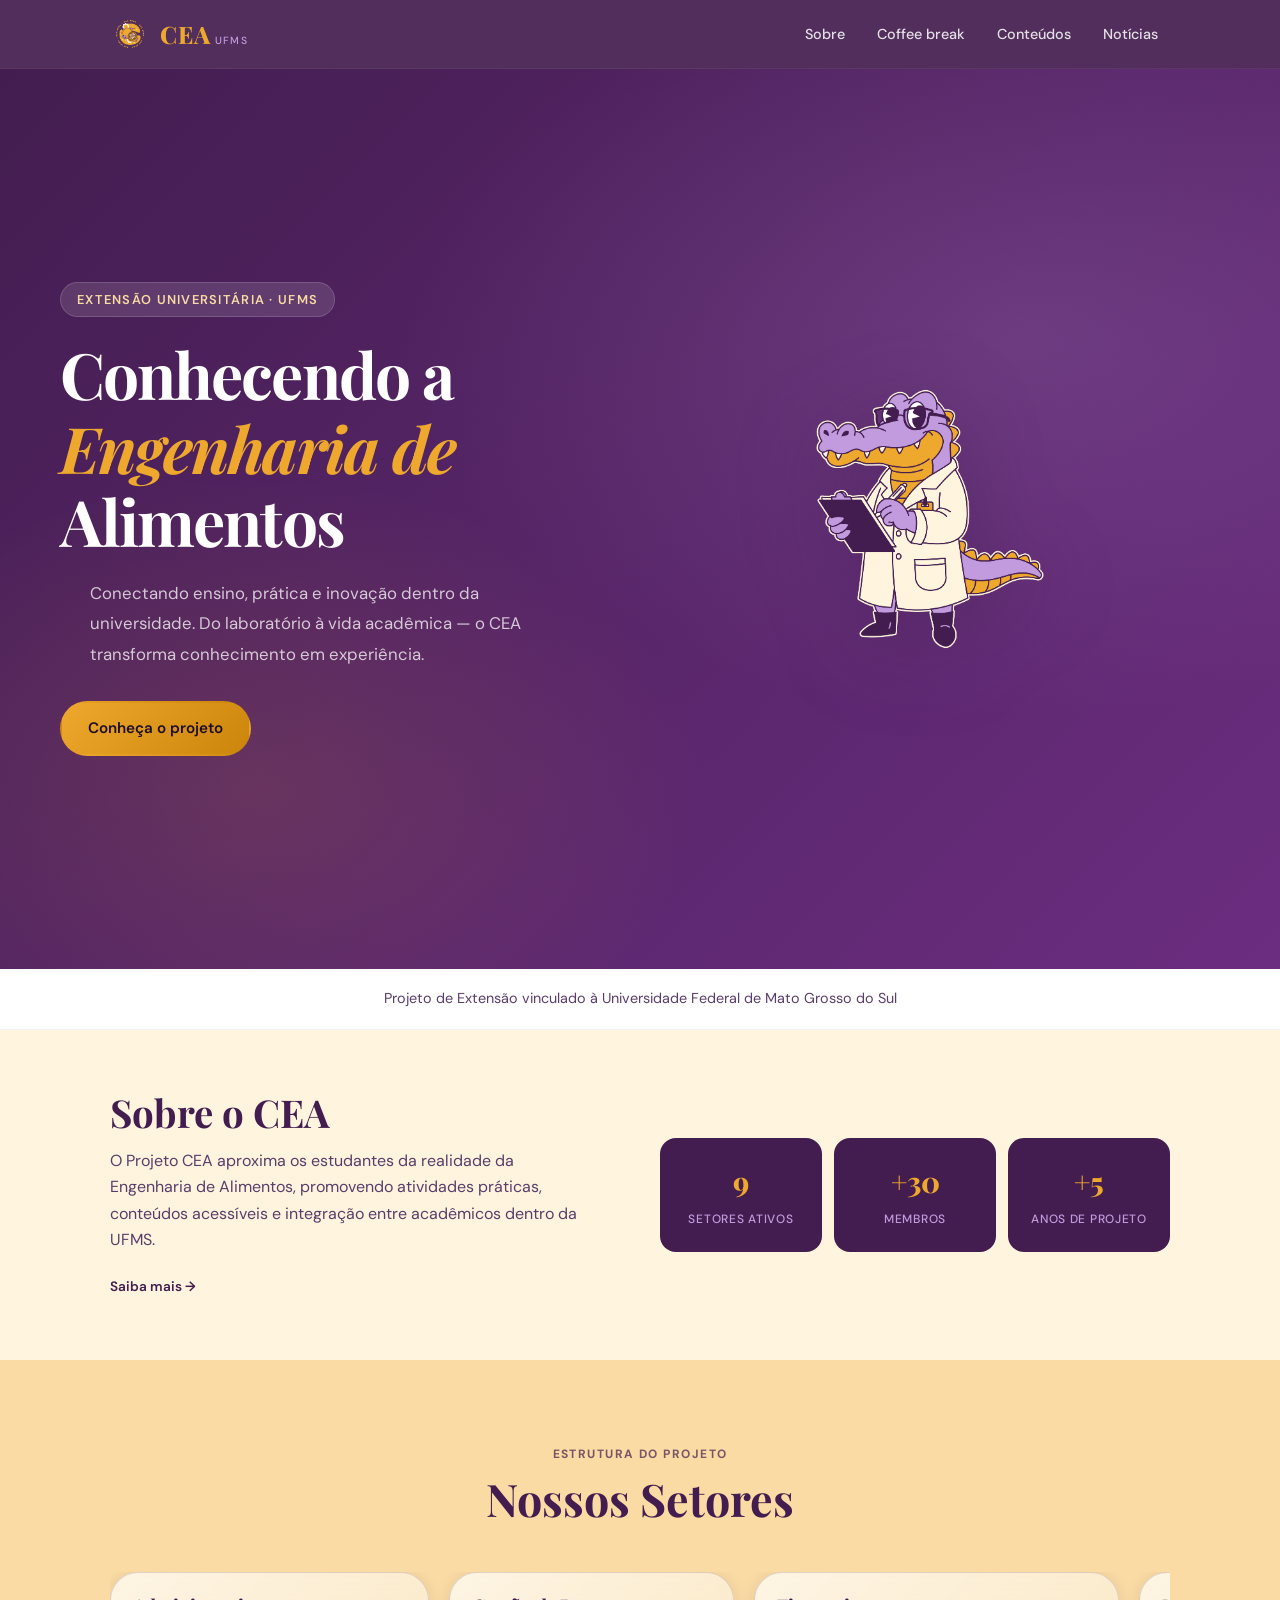
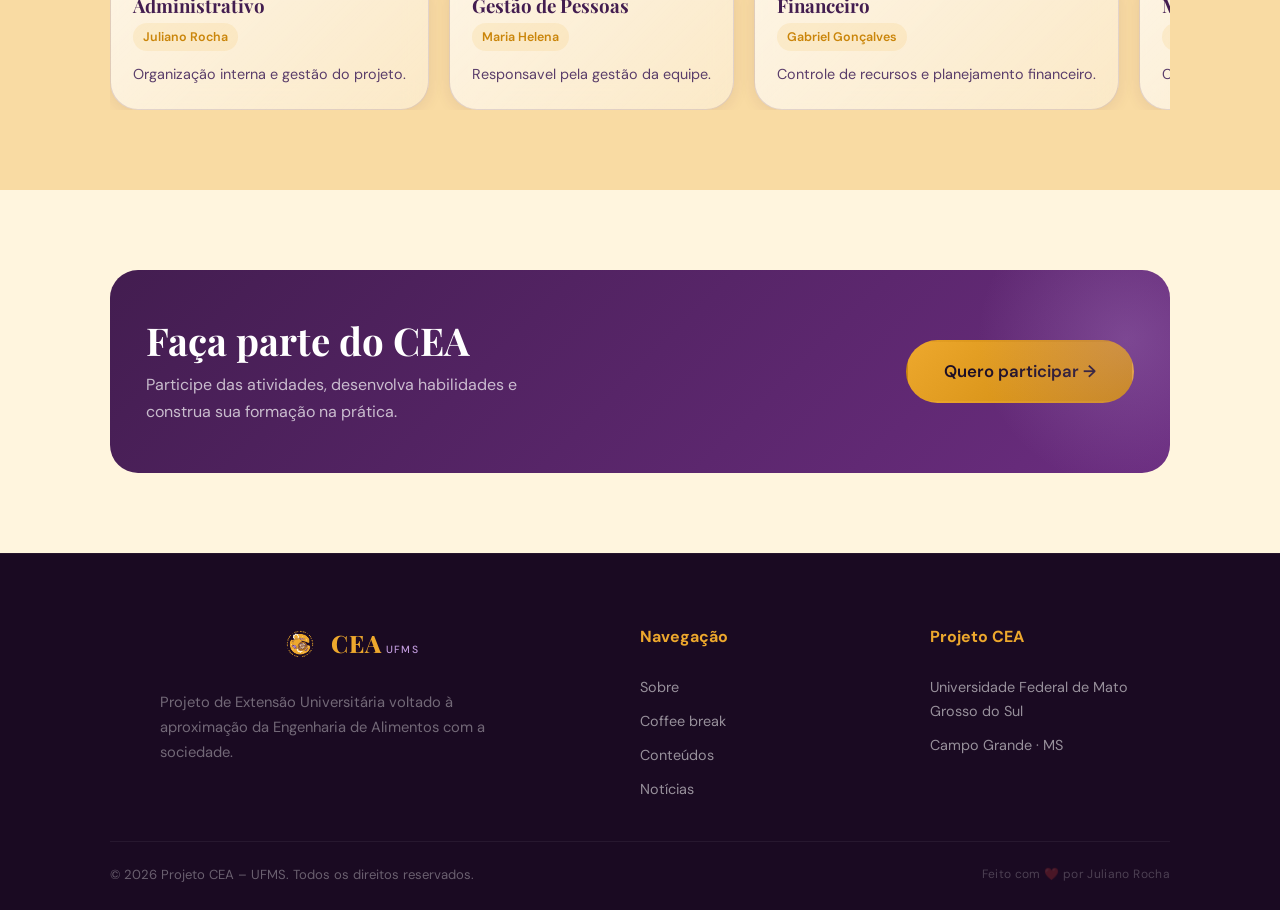
==== index.html @ f8da47c0 "Fix Coffee break link in navigation menu" ====
<!DOCTYPE html>
<html lang="pt-br">
<head>
    <meta charset="UTF-8">
    <meta name="viewport" content="width=device-width, initial-scale=1.0">
    <meta name="description" content="Projeto CEA da UFMS — extensão universitária que conecta estudantes à Engenharia de Alimentos por meio de inovação, prática e divulgação científica.">
    <meta name="theme-color" content="#431d50">
    <title>Projeto CEA – Conhecendo a Engenharia de Alimentos</title>
    <link rel="icon" type="image/png" href="assets/logo.png">
    <link rel="stylesheet" href="css/style.css">
    <link rel="preconnect" href="https://fonts.googleapis.com">
    <link rel="preconnect" href="https://fonts.gstatic.com" crossorigin>
    <link rel="preload" as="style" href="https://fonts.googleapis.com/css2?family=Playfair+Display:wght@600;700;800&family=DM+Sans:wght@300;400;500;600&display=swap">
    <link rel="stylesheet" href="https://fonts.googleapis.com/css2?family=Playfair+Display:wght@600;700;800&family=DM+Sans:wght@300;400;500;600&display=swap" media="print" onload="this.media='all'">
    <noscript><link rel="stylesheet" href="https://fonts.googleapis.com/css2?family=Playfair+Display:wght@600;700;800&family=DM+Sans:wght@300;400;500;600&display=swap"></noscript>

    <!-- Google tag (gtag.js) -->
<script async src="https://www.googletagmanager.com/gtag/js?id=G-FK88FPD8LT"></script>
<script>
  window.dataLayer = window.dataLayer || [];
  function gtag(){dataLayer.push(arguments);}
  gtag('js', new Date());

  gtag('config', 'G-FK88FPD8LT');
</script>

<meta property="og:title" content="Projeto CEA – Conhecendo a Engenharia de Alimentos">
<meta property="og:description" content="Projeto de extensão universitária da UFMS que conecta estudantes à Engenharia de Alimentos por meio de inovação, prática e divulgação científica.">
<meta property="og:image" content="https://projetocea.github.io/CEA/assets/logo.png">
<meta property="og:type" content="website">
<meta property="og:url" content="https://projetocea.github.io/CEA/">
    
</head>
<body>

<!-- HEADER -->
<header id="header">
    <nav class="nav-container">
        <a href="index.html" class="logo">
          <img src="assets/logo.png"
             alt="Logo CEA"
             class="logo-icon">
          <div>
            <span class="logo-cea">CEA</span>
            <span class="logo-sub">UFMS</span>
          </div>
        </a>

    <button class="menu-toggle" id="menuToggle">
        <span></span>
        <span></span>
        <span></span>
    </button>

        <ul class="nav-links" id="navLinks">
            <li><a href="pages/sobre.html">Sobre</a></li>
            <li><a href="pages/coffeebreak.html">Coffee break</a></li>
            <li><a href="pages/conteudos.html">Conteúdos</a></li>
            <li><a href="pages/noticias.html">Notícias</a></li>
        </ul>
    </nav>
</header>

<!-- HERO -->
<section class="hero">
    <div class="hero-bg-shape"></div>
    <div class="hero-content">
        <span class="hero-tag">Extensão Universitária · UFMS</span>
        <h1 class="hero-title">
            Conhecendo a<br>
            <em>Engenharia de</em><br>
            Alimentos
        </h1>
        <p class="hero-desc">
            Conectando ensino, prática e inovação dentro da universidade.
            Do laboratório à vida acadêmica — o CEA transforma conhecimento em experiência.
        </p>
        <div class="hero-actions">
            <a href="pages/sobre.html" class="btn btn-primary">Conheça o projeto</a>
        </div>
    </div>
    <div class="hero-visual">
      <div class="mascote-wrap">
        <img src="img/mascote.png"
             alt="Mascote do CEA — Jacaré Cientista"
             class="mascote-hero">
        </div>
    </div>
</section>
<section class="credibilidade">
    <p>
        Projeto de Extensão vinculado à Universidade Federal de Mato Grosso do Sul
    </p>
</section>

<!-- SOBRE STRIP -->
<section class="sobre-strip">
    <div class="container">
        <div class="strip-grid">
            <div class="strip-text">
                <h2>Sobre o CEA</h2>
                <p>
                    O Projeto CEA aproxima os estudantes da realidade da Engenharia de Alimentos,
                    promovendo atividades práticas, conteúdos acessíveis e integração entre acadêmicos
                    dentro da UFMS.
                </p>
                <a href="pages/sobre.html" class="link-arrow">Saiba mais →</a>
            </div>
            <div class="strip-stats">
                <div class="stat">
                    <span class="stat-num">9</span>
                    <span class="stat-label">Setores ativos</span>
                </div>
                <div class="stat">
                    <span class="stat-num">+30</span>
                    <span class="stat-label">Membros</span>
                </div>
                <div class="stat">
                    <span class="stat-num">+5</span>
                    <span class="stat-label">Anos de projeto</span>
                </div>
            </div>
        </div>
    </div>
</section>

<!-- SETORES -->
<section class="setores" id="setores">
  <div class="container">

    <div class="section-header">
      <span class="section-tag">Estrutura do Projeto</span>
      <h2>Nossos Setores</h2>
    </div>

    <div class="setores-slider">

      <div class="setores-track">

        <!-- DUPLICADO PARA LOOP -->
        
        <!-- ADMINISTRATIVO -->
        <div class="setor-glass">
          <h3>Administrativo</h3>
          <span>Juliano Rocha</span>
          <p>Organização interna e gestão do projeto.</p>
        </div>
          
          <!-- Gestão de Pessoas -->
        <div class="setor-glass">
          <h3>Gestão de Pessoas</h3>
          <span>Maria Helena</span>
          <p>Responsavel pela gestão da equipe.</p>
        </div>

        <!-- FINANCEIRO -->
        <div class="setor-glass">
          <h3>Financeiro</h3>
          <span>Gabriel Gonçalves</span>
          <p>Controle de recursos e planejamento financeiro.</p>
        </div>

        <!-- MARKETING -->
        <div class="setor-glass">
          <h3>Marketing</h3>
          <span>Melissa Bravin</span>
          <p>Criação de conteúdo para as redes sociais.</p>
        </div>

        <!-- COMERCIAL -->
        <div class="setor-glass">
          <h3>Comercial</h3>
          <span>Maria Laura</span>
          <p>Comercialização de produtos do CEA.</p>
        </div>

        <!-- DECORAÇÃO -->
        <div class="setor-glass">
          <h3>Decoração</h3>
          <span>Nívia Kimura</span>
          <p>Decoração de festas e eventos do projeto.</p>
        </div>

        <!-- CAMPANHAS -->
        <div class="setor-glass">
          <h3>Campanhas</h3>
          <span>Maria Eduarda</span>
          <p>Ações temáticas e impacto social.</p>
        </div>

        <!-- EDUCATIVO -->
        <div class="setor-glass">
          <h3>Educativo</h3>
          <span>Ágata Beatriz</span>
          <p>Divulgação do projeto em escolas.</p>
        </div>

        <!-- PRODUÇÃO -->
        <div class="setor-glass">
          <h3>Produção</h3>
          <span>Livia Chita</span>
          <p>Produção de alimentos, com foco em frutos nativos do Pantanal e Cerrado.</p>
        </div>

        <!-- CIENTÍFICO -->
        <div class="setor-glass">
          <h3>Científico</h3>
          <span>Nathan Gabriel</span>
          <p>Divulgação científica, criação de conteúdo para as redes sociais.</p>
        </div>

        <!-- 🔁 DUPLICAÇÃO PARA LOOP -->
        <!-- copie tudo acima novamente -->
        
        <div class="setor-glass">
          <h3>Administrativo</h3>
          <span>Juliano Rocha</span>
          <p>Organização interna e gestão do projeto.</p>
        </div>

          <!-- Gestão de Pessoas -->
        <div class="setor-glass">
          <h3>Gestão de Pessoas</h3>
          <span>Maria Helena</span>
          <p>Responsavel pela gestão da equipe.</p>
        </div>

        <div class="setor-glass">
          <h3>Financeiro</h3>
          <span>Gabriel Gonçalves</span>
          <p>Controle de recursos e planejamento financeiro.</p>
        </div>

        <div class="setor-glass">
          <h3>Marketing</h3>
          <span>Melissa Bravin</span>
          <p>Criação de conteúdo para as redes sociais.</p>
        </div>

        <div class="setor-glass">
          <h3>Comercial</h3>
          <span>Maria Laura</span>
          <p>Comercialização de produtos do CEA.</p>
        </div>

        <div class="setor-glass">
          <h3>Decoração</h3>
          <span>Nívia Kimura</span>
          <p>Decoração de festas e eventos do projeto.</p>
        </div>

        <div class="setor-glass">
          <h3>Campanhas</h3>
          <span>Maria Eduarda</span>
          <p>Ações temáticas e impacto social.</p>
        </div>

        <div class="setor-glass">
          <h3>Educativo</h3>
          <span>Ágata Beatriz</span>
          <p>Divulgação do projeto em escolas.</p>
        </div>

        <div class="setor-glass">
          <h3>Produção</h3>
          <span>Livia Chita</span>
          <p>Produção de alimentos, com foco em frutos nativos do Pantanal e Cerrado.</p>
        </div>

        <div class="setor-glass">
          <h3>Científico</h3>
          <span>Nathan Gabriel</span>
          <p>Divulgação científica, criação de conteudo para as redes sociais.</p>
        </div>

      </div>

    </div>

  </div>
</section>

<!-- CTA -->
<section class="cta-section">
    <div class="container">
        <div class="cta-box">
            <div class="cta-text">
                <h2>Faça parte do CEA</h2>
                <p>Participe das atividades, desenvolva habilidades e construa sua formação na prática.</p>
            </div>
            <a href="https://docs.google.com/forms/d/e/1FAIpQLSdI8C5xOKL1PkrR8SrA91vBBG6hh1CUTSPD7jwd7hs4yX65KQ/viewform" class="btn btn-primary btn-lg">Quero participar →</a>
        </div>
    </div>
</section>

<!-- FOOTER -->
<footer class="footer-modern">
    <div class="container">

        <div class="footer-grid">

            <!-- Marca -->
            <div class="footer-brand">
                <div class="footer-logo">
                    <img src="assets/logo.png" alt="Logo CEA" class="footer-logo-icon">
                    <div>
                        <span class="logo-cea">CEA</span>
                        <span class="logo-sub">UFMS</span>
                    </div>
                </div>

                <p>
                    Projeto de Extensão Universitária voltado à aproximação da Engenharia
                    de Alimentos com a sociedade.
                </p>
            </div>

            <!-- Navegação -->
            <div class="footer-column">
                <h4>Navegação</h4>
                <a href="pages/sobre.html">Sobre</a>
                <a href="pages/coffeebreak.html">Coffee break</a>
                <a href="pages/conteudos.html">Conteúdos</a>
                <a href="pages/noticias.html">Notícias</a>
            </div>

            <!-- Contato -->
            <div class="footer-column">
                <h4>Projeto CEA</h4>
                <span>Universidade Federal de Mato Grosso do Sul</span>
                <span>Campo Grande · MS</span>
            </div>

        </div>

        <div class="footer-bottom">
            <p>© 2026 Projeto CEA – UFMS. Todos os direitos reservados.</p>
            <span class="footer-signature">Feito com ❤️ por Juliano Rocha</span>
        </div>

    </div>
</footer>

<script src="js/script.js"></script>
</body>
</html>
---- css/style.css ----
/* =========================================
   PROJETO CEA — style.css
   Paleta oficial + mobile-first responsivo
   ========================================= */

/* ---------- TOKENS ---------- */
:root {
    --roxo-escuro:  #431d50;
    --roxo-claro:   #c19bdd;
    --bege:         #fff5de;
    --amarelo:      #f9dba3;
    --laranja:      #eda82d;
    --laranja-dark: #ca850a;

    --text-dark:    #1e0f26;
    --text-mid:     #5a3d6a;
    --text-light:   #f3e8ff;

    --font-display: 'Playfair Display', Georgia, serif;
    --font-body:    'DM Sans', 'Segoe UI', sans-serif;

    --radius-sm:    8px;
    --radius-md:    16px;
    --radius-lg:    28px;
    --radius-pill:  100px;

    --shadow-soft:  0 4px 24px rgba(67,29,80,.12);
    --shadow-card:  0 2px 16px rgba(67,29,80,.10);
    --shadow-pop:   0 8px 40px rgba(67,29,80,.20);

    --transition:   .25s cubic-bezier(.4,0,.2,1);
}

/* ---------- RESET ---------- */
*, *::before, *::after { box-sizing: border-box; margin: 0; padding: 0; }

html { scroll-behavior: smooth; }

body {
    font-family: var(--font-body);
    background: var(--bege);
    color: var(--text-dark);
    line-height: 1.65;
    overflow-x: hidden;
}

img { max-width: 100%; display: block; }
a   { text-decoration: none; color: inherit; }

/* ---------- TYPOGRAPHY ---------- */
h1, h2, h3 {
    font-family: var(--font-display);
    line-height: 1.15;
}

/* ---------- UTILITY ---------- */
.container {
    width: 100%;
    max-width: 1100px;
    margin-inline: auto;
    padding-inline: 20px;
}

/* =========================================
   BUTTONS
   ========================================= */
.btn {
    display: inline-flex;
    align-items: center;
    gap: 8px;
    padding: 13px 26px;
    border-radius: var(--radius-pill);
    font-family: var(--font-body);
    font-weight: 600;
    font-size: .95rem;
    cursor: pointer;
    transition: var(--transition);
    border: 2px solid transparent;
}

.btn-primary {
    background: linear-gradient(
        135deg,
        var(--laranja),
        var(--laranja-dark)
    );
}
.btn-primary:hover {
    background: var(--laranja-dark);
    transform: translateY(-3px) scale(1.02);
    box-shadow: 0 6px 20px rgba(237,168,45,.4);
}

.btn-ghost {
    background: transparent;
    border-color: var(--roxo-escuro);
    color: var(--roxo-escuro);
}
.btn-ghost:hover {
    background: var(--roxo-escuro);
    color: white;
    transform: translateY(-2px);
}

.btn-lg {
    padding: 16px 36px;
    font-size: 1.05rem;
}

/* =========================================
   HEADER / NAV
   ========================================= */
#header {
    position: sticky;
    top: 0;
    z-index: 100;
    background: rgba(67,29,80,.92);
    backdrop-filter: blur(14px);
    -webkit-backdrop-filter: blur(14px);
    border-bottom: 1px solid rgba(255,255,255,.05);
}

.nav-container {
    display: flex;
    align-items: center;
    justify-content: space-between;
    padding: 14px 20px;
    max-width: 1100px;
    margin-inline: auto;
    position: relative;
}

/* Logo */
.logo {
    display: flex;
    flex-direction: row;
    line-height: 1;
    gap: 10px;
}
.logo-cea {
    font-family: var(--font-display);
    font-size: 1.5rem;
    font-weight: 800;
    color: var(--laranja);
    letter-spacing: .04em;
}
.logo-sub {
    font-size: .65rem;
    font-weight: 500;
    color: var(--roxo-claro);
    letter-spacing: .12em;
    text-transform: uppercase;
}

/* Nav links */
.nav-links {
    list-style: none;
    display: flex;
    gap: 8px;
    align-items: center;
}

.nav-links a {
    color: rgba(255,255,255,.85);
    font-weight: 500;
    font-size: .9rem;
    padding: 6px 12px;
    border-radius: var(--radius-pill);
    transition: var(--transition);
}
.nav-links a:hover {
    color: white;
    background: rgba(255,255,255,.1);
}

.nav-cta {
    background: var(--laranja) !important;
    color: white !important;
    padding: 8px 18px !important;
}
.nav-cta:hover {
    background: var(--laranja-dark) !important;
    transform: translateY(-1px);
}

/* Hamburger */
.menu-toggle {
    display: none;
    flex-direction: column;
    gap: 5px;
    background: none;
    border: none;
    cursor: pointer;
    padding: 6px;
}
.menu-toggle span {
    display: block;
    width: 24px;
    height: 2px;
    background: white;
    border-radius: 2px;
    transition: var(--transition);
}

/* =========================================
   HERO
   ========================================= */
.hero {
    min-height: calc(100svh - 60px);
    display: grid;
    grid-template-columns: 1fr;
    align-items: center;
    padding: 60px 20px 80px;
    position: relative;
    overflow: hidden;
    background: linear-gradient(135deg, var(--roxo-escuro) 0%, #6b2d80 100%);
}

.hero-bg-shape {
    position: absolute;
    inset: 0;
    background:
        radial-gradient(ellipse 70% 60% at 80% 30%, rgba(193,155,221,.18) 0%, transparent 70%),
        radial-gradient(ellipse 50% 50% at 20% 80%, rgba(237,168,45,.12) 0%, transparent 70%);
    pointer-events: none;
}

.hero-content {
    position: relative;
    z-index: 2;
    max-width: 540px;
    margin-inline: auto;
    text-align: center;
    animation: fadeUp .7s ease both;
}

.hero-tag {
    display: inline-block;
    background: rgba(255,255,255,.12);
    color: var(--amarelo);
    font-size: .8rem;
    font-weight: 600;
    letter-spacing: .1em;
    text-transform: uppercase;
    padding: 6px 16px;
    border-radius: var(--radius-pill);
    margin-bottom: 20px;
    border: 1px solid rgba(255,255,255,.15);
}

.hero-title {
    letter-spacing: -0.03em;
    font-size: clamp(2.2rem, 8vw, 4rem);
    color: white;
    margin-bottom: 20px;
}
.hero-title em {
    font-style: italic;
    color: var(--laranja);
}

.hero-desc {
    color: rgba(255,255,255,.75);
    font-size: 1.05rem;
    line-height: 1.8;
    max-width: 480px;
    margin: 0 auto 32px;
}

.hero-actions {
    display: flex;
    gap: 12px;
    justify-content: center;
    flex-wrap: wrap;
}

.credibilidade {
    background: white;
    padding: 18px;
    text-align: center;
    font-size: .9rem;
    color: var(--text-mid);
    border-bottom: 1px solid rgba(67,29,80,.06);
}

/* Hero visual (oculto em mobile) */
.hero-visual { display: none; }

/* Floating badges */
.floating-badge {
    position: absolute;
    background: white;
    color: var(--roxo-escuro);
    font-size: .78rem;
    font-weight: 700;
    padding: 8px 14px;
    border-radius: var(--radius-pill);
    box-shadow: var(--shadow-pop);
    animation: float 3s ease-in-out infinite;
}

/* =========================================
   SOBRE STRIP
   ========================================= */
.sobre-strip {
    padding: 60px 0;
    background: var(--bege);
}

.strip-grid {
    display: grid;
    grid-template-columns: 1fr;
    gap: 40px;
}

.strip-text h2 {
    font-size: clamp(1.6rem, 4vw, 2.4rem);
    color: var(--roxo-escuro);
    margin-bottom: 14px;
}

.strip-text p {
    color: var(--text-mid);
    font-size: 1rem;
    margin-bottom: 20px;
    max-width: 480px;
}

.link-arrow {
    color: var(--laranja-dark);
    font-weight: 700;
    font-size: .95rem;
    transition: var(--transition);
    display: inline-flex;
    align-items: center;
    gap: 4px;
}
.link-arrow:hover { gap: 10px; color: var(--roxo-escuro); }

.strip-stats {
    display: grid;
    grid-template-columns: 1fr;
    gap: 12px;
}

.stat {
    background: var(--roxo-escuro);
    border-radius: var(--radius-md);
    padding: 20px 12px;
    text-align: center;
}
.stat-num {
    display: block;
    font-family: var(--font-display);
    font-size: 1.8rem;
    font-weight: 800;
    color: var(--laranja);
}
.stat-label {
    font-size: .75rem;
    color: var(--roxo-claro);
    font-weight: 500;
    text-transform: uppercase;
    letter-spacing: .06em;
}

/* =========================================
   SETORES
   ========================================= */
.setores {
    padding: 80px 0;
    background: var(--amarelo);
}

.section-header {
    text-align: center;
    margin-bottom: 48px;
}
.section-tag {
    display: inline-block;
    color: var(--roxo-escuro);
    font-size: .75rem;
    font-weight: 700;
    letter-spacing: .12em;
    text-transform: uppercase;
    margin-bottom: 8px;
    opacity: .7;
}
.section-header h2 {
    font-size: clamp(1.8rem, 5vw, 2.8rem);
    color: var(--roxo-escuro);
}

.cards-grid {
    display: grid;
    grid-template-columns: 1fr;
    gap: 20px;
}

.card {
    background: white;
    border-radius: var(--radius-lg);
    padding: 32px 28px;
    box-shadow: var(--shadow-card);
    transition: var(--transition);
    border: 2px solid transparent;
}
.card:hover {
    transform: translateY(-6px);
    box-shadow: var(--shadow-pop);
    border-color: var(--roxo-claro);
}

.card-accent {
    background: var(--roxo-escuro);
    color: white;
}
.card-accent h3 { color: var(--laranja); }
.card-accent p  { color: rgba(255,255,255,.75); }

.card-icon {
    font-size: 2rem;
    margin-bottom: 16px;
}
.card h3 {
    font-size: 1.25rem;
    color: var(--roxo-escuro);
    margin-bottom: 10px;
}
.card p {
    color: var(--text-mid);
    font-size: .9rem;
}

/* =========================================
   CTA
   ========================================= */
.cta-section {
    padding: 80px 0;
    background: var(--bege);
}

.cta-box {
    background: linear-gradient(135deg, var(--roxo-escuro), #6b2d80);
    border-radius: var(--radius-lg);
    padding: 48px 36px;
    display: flex;
    flex-direction: column;
    align-items: flex-start;
    gap: 24px;
    position: relative;
    overflow: hidden;
}
.cta-box::after {
    content: '';
    position: absolute;
    top: -40%;
    right: -10%;
    width: 300px;
    height: 300px;
    background: radial-gradient(circle, rgba(193,155,221,.25) 0%, transparent 70%);
    pointer-events: none;
}

.cta-text h2 {
    font-size: clamp(1.6rem, 4vw, 2.4rem);
    color: white;
    margin-bottom: 10px;
}
.cta-text p {
    color: rgba(255,255,255,.7);
    max-width: 420px;
}

/* =========================================
   FOOTER
   ========================================= */
footer {
    background: #1e0f26;
    padding: 40px 0 24px;
}

.footer-inner {
    display: flex;
    flex-direction: column;
    align-items: center;
    gap: 24px;
    text-align: center;
}

.footer-brand {
    display: flex;
    flex-direction: column;
    align-items: center;
    gap: 8px;
}
.footer-brand p {
    color: var(--roxo-claro);
    font-size: .8rem;
    opacity: .7;
}

.footer-links {
    display: flex;
    gap: 24px;
    flex-wrap: wrap;
    justify-content: center;
}
.footer-links a {
    color: rgba(255,255,255,.55);
    font-size: .88rem;
    transition: var(--transition);
}
.footer-links a:hover { color: var(--laranja); }

.footer-copy {
    color: rgba(255,255,255,.3);
    font-size: .78rem;
    border-top: 1px solid rgba(255,255,255,.07);
    width: 100%;
    padding-top: 20px;
}

/* =========================================
   SOBRE PAGE
   ========================================= */
.page-hero {
    background: linear-gradient(135deg, var(--roxo-escuro), #6b2d80);
    padding: 100px 20px 70px;
    text-align: center;
}
.page-hero h1 {
    font-size: clamp(2rem, 6vw, 3.2rem);
    color: white;
    margin-bottom: 16px;
}
.page-hero p {
    color: rgba(255,255,255,.7);
    max-width: 520px;
    margin-inline: auto;
}

.page-content {
    padding: 60px 0;
}

.content-block {
    display: grid;
    grid-template-columns: 1fr;
    gap: 40px;
    margin-bottom: 60px;
}

.content-text h2 {
    font-size: 1.8rem;
    color: var(--roxo-escuro);
    margin-bottom: 16px;
}
.content-text p {
    color: var(--text-mid);
    margin-bottom: 14px;
    font-size: .95rem;
}

.content-highlight {
    background: var(--amarelo);
    border-radius: var(--radius-md);
    padding: 28px;
    border-left: 4px solid var(--laranja);
}
.content-highlight p {
    font-family: var(--font-display);
    font-size: 1.1rem;
    color: var(--roxo-escuro);
    font-style: italic;
}

/* =========================================
   ANIMATIONS
   ========================================= */
@keyframes fadeUp {
    from { opacity: 0; transform: translateY(24px); }
    to   { opacity: 1; transform: translateY(0); }
}
@keyframes float {
    0%, 100% { transform: translateY(0); }
    50%       { transform: translateY(-8px); }
}

.fade-in {
    opacity: 0;
    transform: translateY(20px);
    transition: opacity .6s ease, transform .6s ease;
}
.fade-in.visible {
    opacity: 1;
    transform: none;
}

/* =========================================
   RESPONSIVE — tablet
   ========================================= */
@media (min-width: 640px) {
    .cards-grid   { grid-template-columns: repeat(2, 1fr); }
    .acoes-grid   { grid-template-columns: repeat(2, 1fr); }
    .strip-grid   { grid-template-columns: 1fr 1fr; align-items: center; }
    .strip-stats  { grid-template-columns: repeat(3, 1fr); }

    .cta-box {
        flex-direction: row;
        align-items: center;
        justify-content: space-between;
    }
}

/* =========================================
   RESPONSIVE — desktop
   ========================================= */
@media (min-width: 900px) {
    /* Hero two-column */
    .hero {
        grid-template-columns: 1fr 1fr;
        text-align: left;
        padding: 80px 60px;
        min-height: 100svh;
    }
    .hero-content {
        margin-inline: 0;
        text-align: left;
    }
    .hero-actions { justify-content: flex-start; }

    .hero-visual {
        display: flex;
        align-items: center;
        justify-content: center;
        position: relative;
        z-index: 2;
    }

    .hero-blob {
        width: 280px;
        height: 280px;
        background: linear-gradient(135deg, var(--roxo-claro), var(--amarelo));
        border-radius: 60% 40% 55% 45% / 50% 60% 40% 50%;
        display: flex;
        align-items: center;
        justify-content: center;
        animation: morphBlob 6s ease-in-out infinite;
        box-shadow: 0 20px 60px rgba(0,0,0,.3);
    }
    .blob-inner {
        text-align: center;
        color: var(--roxo-escuro);
    }
    .blob-icon { font-size: 3rem; display: block; margin-bottom: 8px; }
    .blob-inner p { font-weight: 700; font-size: .9rem; }

    .badge-1 { top: 10%; right: 10%; animation-delay: 0s; }
    .badge-2 { bottom: 20%; right: 0;  animation-delay: .8s; }
    .badge-3 { top: 50%; left: 5%;    animation-delay: 1.5s; }

    /* Cards 3 cols */
    .cards-grid { grid-template-columns: repeat(3, 1fr); }
    .acoes-grid { grid-template-columns: repeat(3, 1fr); }

    .content-block { grid-template-columns: 1fr 1fr; }

    .footer-inner {
        flex-direction: row;
        justify-content: space-between;
        text-align: left;
    }
    .footer-copy { text-align: right; }
}

@keyframes morphBlob {
    0%   { border-radius: 60% 40% 55% 45% / 50% 60% 40% 50%; }
    33%  { border-radius: 45% 55% 40% 60% / 60% 40% 60% 40%; }
    66%  { border-radius: 55% 45% 60% 40% / 40% 55% 45% 55%; }
    100% { border-radius: 60% 40% 55% 45% / 50% 60% 40% 50%; }
}

/* =========================================
   MOBILE NAV (overlay)
   ========================================= */
@media (max-width: 768px) {

    .menu-toggle {
        display: flex;
        position: relative;
        z-index: 20;
    }

    .nav-links {
        position: absolute;
        top: 100%;
        left: 16px;
        right: 16px;

        background: rgba(67,29,80,.98);
        backdrop-filter: blur(16px);
        -webkit-backdrop-filter: blur(16px);

        border: 1px solid rgba(255,255,255,.08);
        border-radius: 18px;
        box-shadow: 0 20px 40px rgba(0,0,0,.25);

        display: flex;
        flex-direction: column;
        align-items: stretch;
        gap: 4px;

        padding: 14px;

        opacity: 0;
        visibility: hidden;
        transform: translateY(-10px);

        transition: all .28s ease;

        z-index: 15;
    }

    .nav-links.open {
        opacity: 1;
        visibility: visible;
        transform: translateY(0);
    }

    .nav-links li {
        width: 100%;
        list-style: none;
    }

    .nav-links a {
        display: block;
        width: 100%;
        padding: 14px 18px;
        font-size: 1rem;
        border-radius: 12px;
        text-align: left;
    }

    .nav-links a:hover {
        background: rgba(255,255,255,.08);
    }

    .nav-cta {
        margin-top: 8px;
        text-align: center !important;
    }
}

/* CONTEÚDOS PAGE */
.conteudos-grid {
    display: grid;
    grid-template-columns: 1fr;
    gap: 24px;
}

.conteudo-card {
    background: white;
    border-radius: var(--radius-lg);
    overflow: hidden;
    box-shadow: var(--shadow-card);
    transition: var(--transition);
}

.conteudo-card:hover {
    transform: translateY(-6px);
    box-shadow: var(--shadow-pop);
}

.conteudo-img img {
    width: 100%;
    height: 220px;
    object-fit: cover;
}

.conteudo-info {
    padding: 24px;
}

.conteudo-info h2 {
    color: var(--roxo-escuro);
    margin-bottom: 10px;
}

.conteudo-info p {
    color: var(--text-mid);
    margin-bottom: 16px;
}

@media (min-width: 768px) {
    .conteudos-grid {
        grid-template-columns: repeat(2, 1fr);
    }
}

/* =========================================
   SETORES - GLASS LOOP
   ========================================= */

.setores-slider {
    overflow: hidden;
    position: relative;
}

.setores-track {
    display: flex;
    gap: 20px;
    width: max-content;
    animation: scrollLoop 35s linear infinite;
}

/* PAUSA AO PASSAR MOUSE */
.setores-slider:hover .setores-track {
    animation-play-state: paused;
}

/* CARD GLASS */
.setor-glass {
    min-width: 260px;
    padding: 22px;
    border-radius: var(--radius-lg);

    /* vidro adaptado para fundo claro */
    background: rgba(255, 255, 255, 0.6);
    -webkit-backdrop-filter: blur(10px);

    border: 1px solid rgba(67,29,80,0.15);
    box-shadow: var(--shadow-card);

    transition: var(--transition);

    backdrop-filter: blur(12px);
    background: linear-gradient(
        135deg,
        rgba(255,255,255,0.7),
        rgba(255,255,255,0.4)
    );
}

.setor-glass:hover {
    transform: translateY(-6px);
    box-shadow: var(--shadow-pop);
    border-color: var(--roxo-claro);
}

.setor-glass h3 {
    color: var(--roxo-escuro);
    margin-bottom: 6px;
}

.setor-glass span {
    display: inline-block;
    font-size: .78rem;
    font-weight: 600;
    color: var(--laranja-dark);
    background: rgba(237,168,45,.12);
    padding: 4px 10px;
    border-radius: 999px;
    margin-bottom: 12px;
}

.setor-glass p {
    font-size: 0.9rem;
    color: var(--text-mid);
}

/* ANIMAÇÃO INFINITA */
@keyframes scrollLoop {
    0% {
        transform: translateX(0);
    }
    100% {
        transform: translateX(-50%);
    }
}

/* =========================================
   NOTÍCIAS — REFINADO
   ========================================= */

.noticias-grid {
    display: grid;
    grid-template-columns: 1fr;
    gap: 28px;
}

/* CARD */
.noticia-card {
    background: white;
    border-radius: var(--radius-lg);
    overflow: hidden;
    box-shadow: var(--shadow-card);
    transition: var(--transition);
    display: flex;
    flex-direction: column;
}

/* HOVER MAIS SUAVE */
.noticia-card:hover {
    transform: translateY(-4px);
    box-shadow: var(--shadow-pop);
}

/* IMAGEM */
.noticia-card img {
    width: 100%;
    height: 220px;
    object-fit: cover;
}

/* CONTEÚDO */
.noticia-info {
    padding: 22px;
    display: flex;
    flex-direction: column;
}

/* DATA */
.noticia-data {
    font-size: 0.75rem;
    color: var(--roxo-claro);
    font-weight: 600;
    letter-spacing: 0.5px;
    margin-bottom: 8px;
}

/* TÍTULO */
.noticia-info h3 {
    color: var(--roxo-escuro);
    margin-bottom: 10px;
    line-height: 1.3;
}

/* TEXTO — MELHOR LEITURA */
.noticia-info p {
    font-size: 0.9rem;
    color: var(--text-mid);
    line-height: 1.6;

    /* 👇 ISSO É O SEGREDO */
    display: -webkit-box;
    -webkit-line-clamp: 4; /* limita linhas */
    -webkit-box-orient: vertical;
    overflow: hidden;

    margin-bottom: 14px;
}

/* LINK */
.link-arrow {
    font-size: 0.85rem;
    font-weight: 600;
    color: var(--roxo-escuro);
    text-decoration: none;
    transition: var(--transition);
}

.link-arrow:hover {
    color: var(--laranja);
    transform: translateX(4px);
}

/* =========================================
   NOTÍCIAS — LISTA (bloco por notícia)
   ========================================= */

.noticias-lista {
    list-style: none;
    display: flex;
    flex-direction: column;
    gap: 22px;
    counter-reset: noticia-count;
}

/* CADA NOTÍCIA É UM BLOCO PRÓPRIO */
.noticia-item {
    position: relative;
    background: white;
    border-radius: var(--radius-lg);
    padding: 28px 32px 28px 36px;
    box-shadow: var(--shadow-card);
    border-left: 5px solid var(--laranja);
    transition: var(--transition);
    counter-increment: noticia-count;
}

/* NÚMERO DECORATIVO */
.noticia-item::before {
    content: counter(noticia-count, decimal-leading-zero);
    position: absolute;
    top: 24px;
    right: 28px;
    font-family: var(--font-display);
    font-size: 1.6rem;
    font-weight: 800;
    color: var(--amarelo);
    opacity: .8;
    line-height: 1;
}

.noticia-item:hover {
    transform: translateX(6px) translateY(-2px);
    box-shadow: var(--shadow-pop);
    border-left-color: var(--roxo-escuro);
}

/* TAG DE DATA */
.noticia-item .noticia-data {
    display: inline-block;
    font-size: .72rem;
    font-weight: 700;
    letter-spacing: .06em;
    text-transform: uppercase;
    color: var(--laranja-dark);
    background: rgba(237,168,45,.14);
    padding: 5px 12px;
    border-radius: var(--radius-pill);
    margin-bottom: 12px;
}

/* TÍTULO */
.noticia-item h3 {
    font-size: 1.15rem;
    line-height: 1.35;
    margin-bottom: 10px;
    padding-right: 50px; /* espaço pro número */
}

.noticia-item h3 a {
    color: var(--roxo-escuro);
    transition: var(--transition);
}
.noticia-item h3 a:hover {
    color: var(--laranja-dark);
}

/* TEXTO */
.noticia-item p {
    font-size: .92rem;
    color: var(--text-mid);
    line-height: 1.7;
}

/* RESPONSIVO — mobile */
@media (max-width: 640px) {
    .noticia-item {
        padding: 22px 20px 22px 22px;
        border-left-width: 4px;
    }
    .noticia-item::before {
        top: 18px;
        right: 18px;
        font-size: 1.2rem;
    }
    .noticia-item h3 {
        font-size: 1.05rem;
        padding-right: 40px;
    }
    .noticia-item:hover {
        transform: translateY(-2px);
    }
}

/* =========================================
   NEWSLETTER — LISTAGEM
   ========================================= */

.newsletter-grid {
    display: grid;
    grid-template-columns: 1fr;
    gap: 24px;
}

.newsletter-card {
    display: block;
    background: white;
    border-radius: var(--radius-lg);
    overflow: hidden;
    box-shadow: var(--shadow-card);
    transition: var(--transition);
}

.newsletter-card:hover {
    transform: translateY(-6px);
    box-shadow: var(--shadow-pop);
}

/* CAPA */
.newsletter-capa {
    width: 100%;
    aspect-ratio: 3 / 4;
    background: linear-gradient(135deg, var(--roxo-claro), var(--amarelo));
    overflow: hidden;
}

.newsletter-capa img {
    width: 100%;
    height: 100%;
    object-fit: cover;
}

/* INFO */
.newsletter-info {
    padding: 18px 20px 22px;
    display: flex;
    flex-direction: column;
    gap: 10px;
}

.newsletter-data {
    display: inline-block;
    width: fit-content;
    font-size: .78rem;
    font-weight: 700;
    letter-spacing: .04em;
    color: var(--roxo-escuro);
    background: rgba(193,155,221,.25);
    padding: 5px 12px;
    border-radius: var(--radius-pill);
}

.newsletter-info .link-arrow {
    color: var(--laranja-dark);
}

.newsletter-card:hover .link-arrow {
    color: var(--roxo-escuro);
}

/* RESPONSIVO */
@media (min-width: 640px) {
    .newsletter-grid {
        grid-template-columns: repeat(2, 1fr);
    }
}

@media (min-width: 900px) {
    .newsletter-grid {
        grid-template-columns: repeat(3, 1fr);
    }
}

@media (min-width: 1100px) {
    .newsletter-grid {
        grid-template-columns: repeat(4, 1fr);
    }
}

/* --- MASCOTE HERO --- */
.mascote-wrap {
  display: flex;
  align-items: flex-end;
  justify-content: center;
}
.mascote-hero {
  width: 360px;
  max-width: 100%;
  filter: drop-shadow(0 16px 40px rgba(67,29,80,.35));
  animation: flutuar 3.5s ease-in-out infinite;
}
@keyframes flutuar {
  0%, 100% { transform: translateY(0px); }
  50% { transform: translateY(-12px); }
}

/* --- LOGO ICON NO HEADER --- */
.logo {
    display: flex;
    flex-direction: row;
    align-items: center;
    gap: 10px;
}
.logo-icon {
    width: 40px;
    height: 40px;
    min-width: 40px;
    max-width: 40px;
    object-fit: contain;
    flex-shrink: 0;
}

/* --- RESPONSIVO --- */
@media (max-width: 768px) {
  .mascote-hero { width: 240px; }
  .logo-icon { width: 28px; height: 28px; }
}

/* RESPONSIVO */
@media (min-width: 768px) {
    .noticias-grid {
        grid-template-columns: repeat(2, 1fr);
    }
}

@media (min-width: 1100px) {
    .noticias-grid {
        grid-template-columns: repeat(3, 1fr);
    }
}

/* =========================================
   FOOTER MODERNO
   ========================================= */

.footer-modern {
    background: #1a0a22;
    padding: 70px 0 24px;
    border-top: 1px solid rgba(255,255,255,.05);
}

.footer-grid {
    display: grid;
    grid-template-columns: 2fr 1fr 1fr;
    gap: 50px;
    padding-bottom: 40px;
}

.footer-logo {
    display: flex;
    align-items: center;
    gap: 12px;
    margin-bottom: 18px;
}

.footer-logo-icon {
    width: 38px;
    height: 38px;
    object-fit: contain;
}

.footer-brand p {
    color: rgba(255,255,255,.55);
    max-width: 380px;
    font-size: .92rem;
    line-height: 1.7;
}

.footer-column h4 {
    color: var(--laranja);
    margin-bottom: 16px;
    font-size: 1rem;
    font-weight: 700;
}

.footer-column {
    display: flex;
    flex-direction: column;
    gap: 10px;
}

.footer-column a,
.footer-column span {
    color: rgba(255,255,255,.55);
    font-size: .9rem;
    transition: var(--transition);
}

.footer-column a:hover {
    color: white;
    transform: translateX(4px);
}

.footer-bottom {
    border-top: 1px solid rgba(255,255,255,.06);
    padding-top: 22px;

    display: flex;
    justify-content: space-between;
    align-items: center;
    gap: 16px;
    flex-wrap: wrap;
}

.footer-bottom p {
    color: rgba(255,255,255,.35);
    font-size: .82rem;
}

.footer-signature {
    color: rgba(255,255,255,.22);
    font-size: .75rem;
    letter-spacing: .03em;
    transition: var(--transition);
}

.footer-signature:hover {
    color: rgba(255,255,255,.45);
}

/* RESPONSIVO */
@media (max-width: 900px) {
    .footer-grid {
        grid-template-columns: 1fr;
        gap: 32px;
        text-align: center;
    }

    .footer-logo {
        justify-content: center;
    }

    .footer-brand p {
        margin: 0 auto;
    }

    .footer-bottom {
        flex-direction: column;
        text-align: center;
    }
}

/* =========================================
   ÁREAS DO CURSO
========================================= */

.areas-section {
    padding: 80px 20px;
}

.areas-grid {
    display: grid;
    grid-template-columns: repeat(auto-fit, minmax(260px, 1fr));
    gap: 28px;
}

.area-card {
    background: rgba(255,255,255,.6);

    backdrop-filter: blur(12px);
    -webkit-backdrop-filter: blur(12px);

    border: 1px solid rgba(67,29,80,.08);

    border-radius: var(--radius-lg);

    padding: 32px;

    box-shadow: var(--shadow-soft);

    transition: var(--transition);

    position: relative;

    overflow: hidden;
}

.area-card:hover {
    transform: translateY(-8px);

    box-shadow: var(--shadow-pop);
}

.area-icon {
    font-size: 2.8rem;

    margin-bottom: 18px;
}

.area-card h2 {
    margin-bottom: 14px;

    color: var(--roxo-escuro);

    font-size: 1.7rem;
}

.area-card p {
    color: var(--text-mid);

    margin-bottom: 20px;
}

.area-card ul {
    margin-bottom: 28px;

    padding-left: 18px;
}

.area-card li {
    margin-bottom: 8px;

    color: var(--text-dark);
}

.area-card .btn {
    width: fit-content;
}
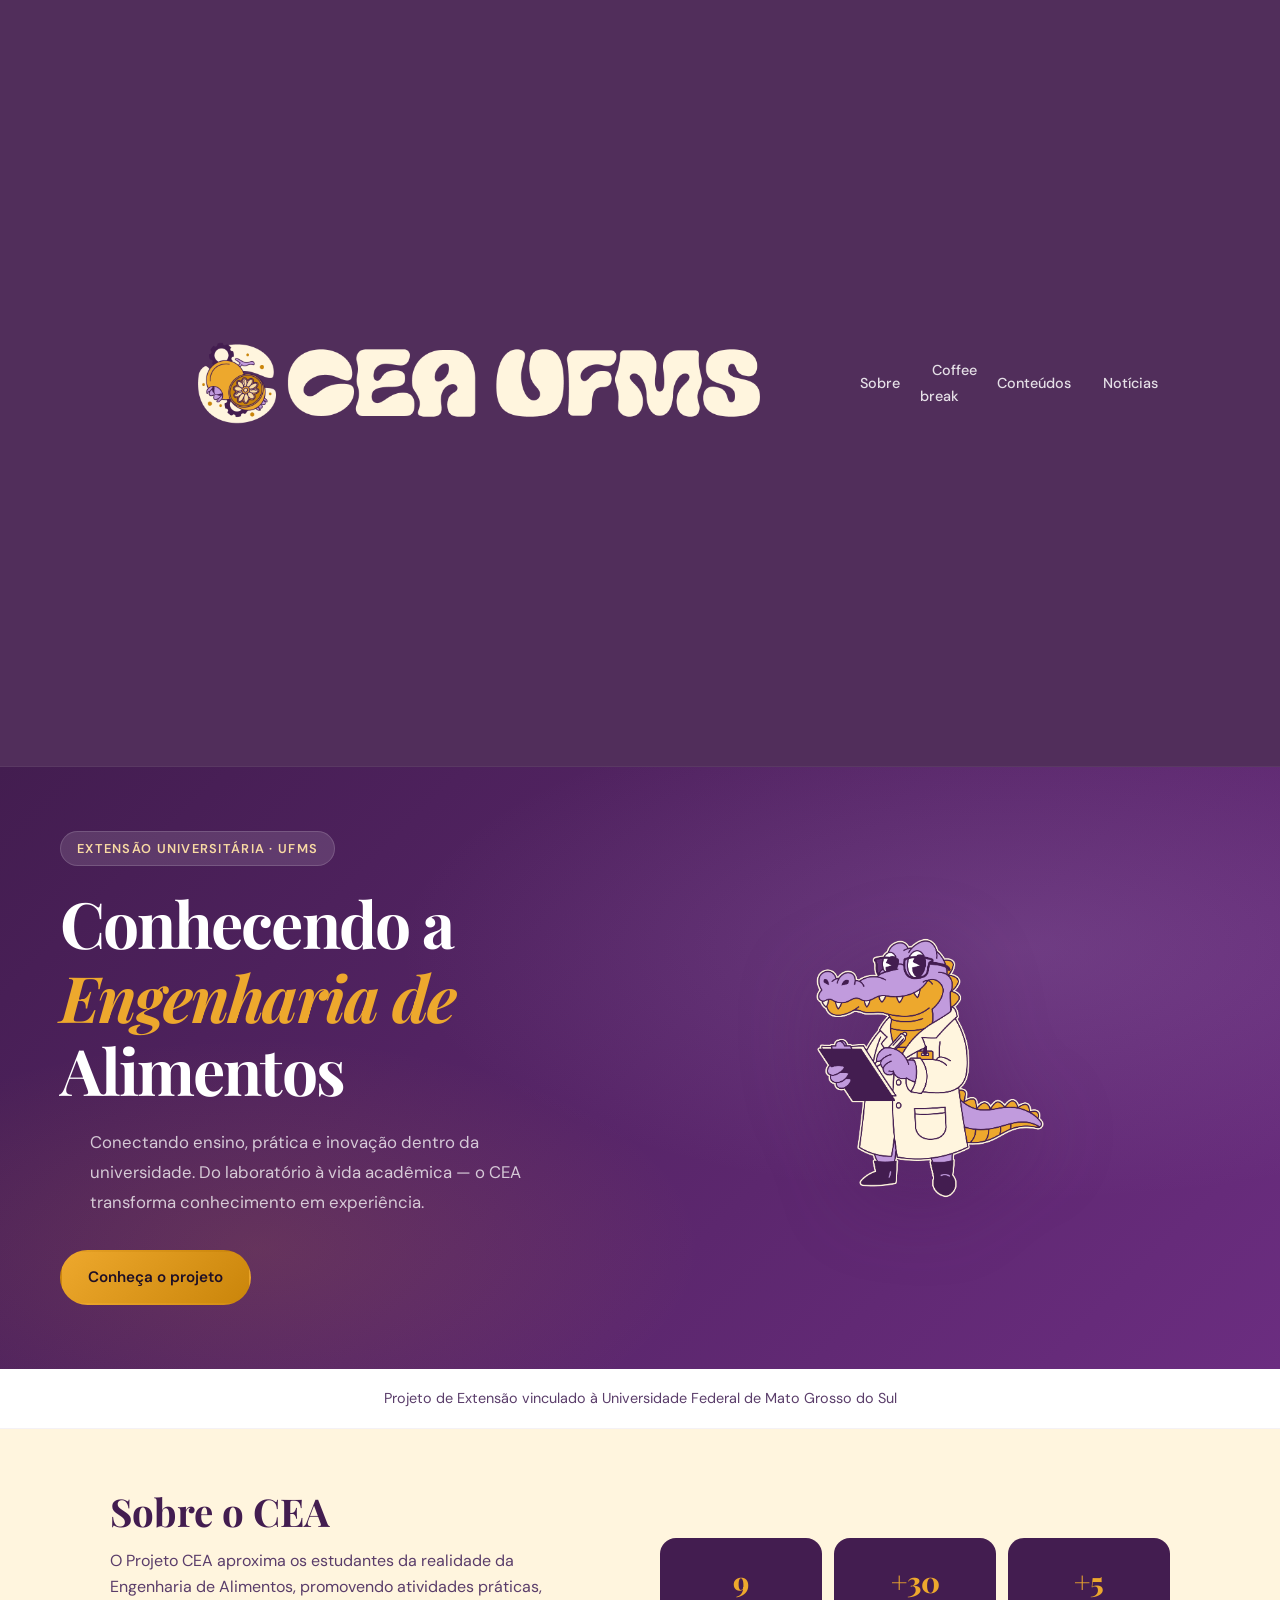
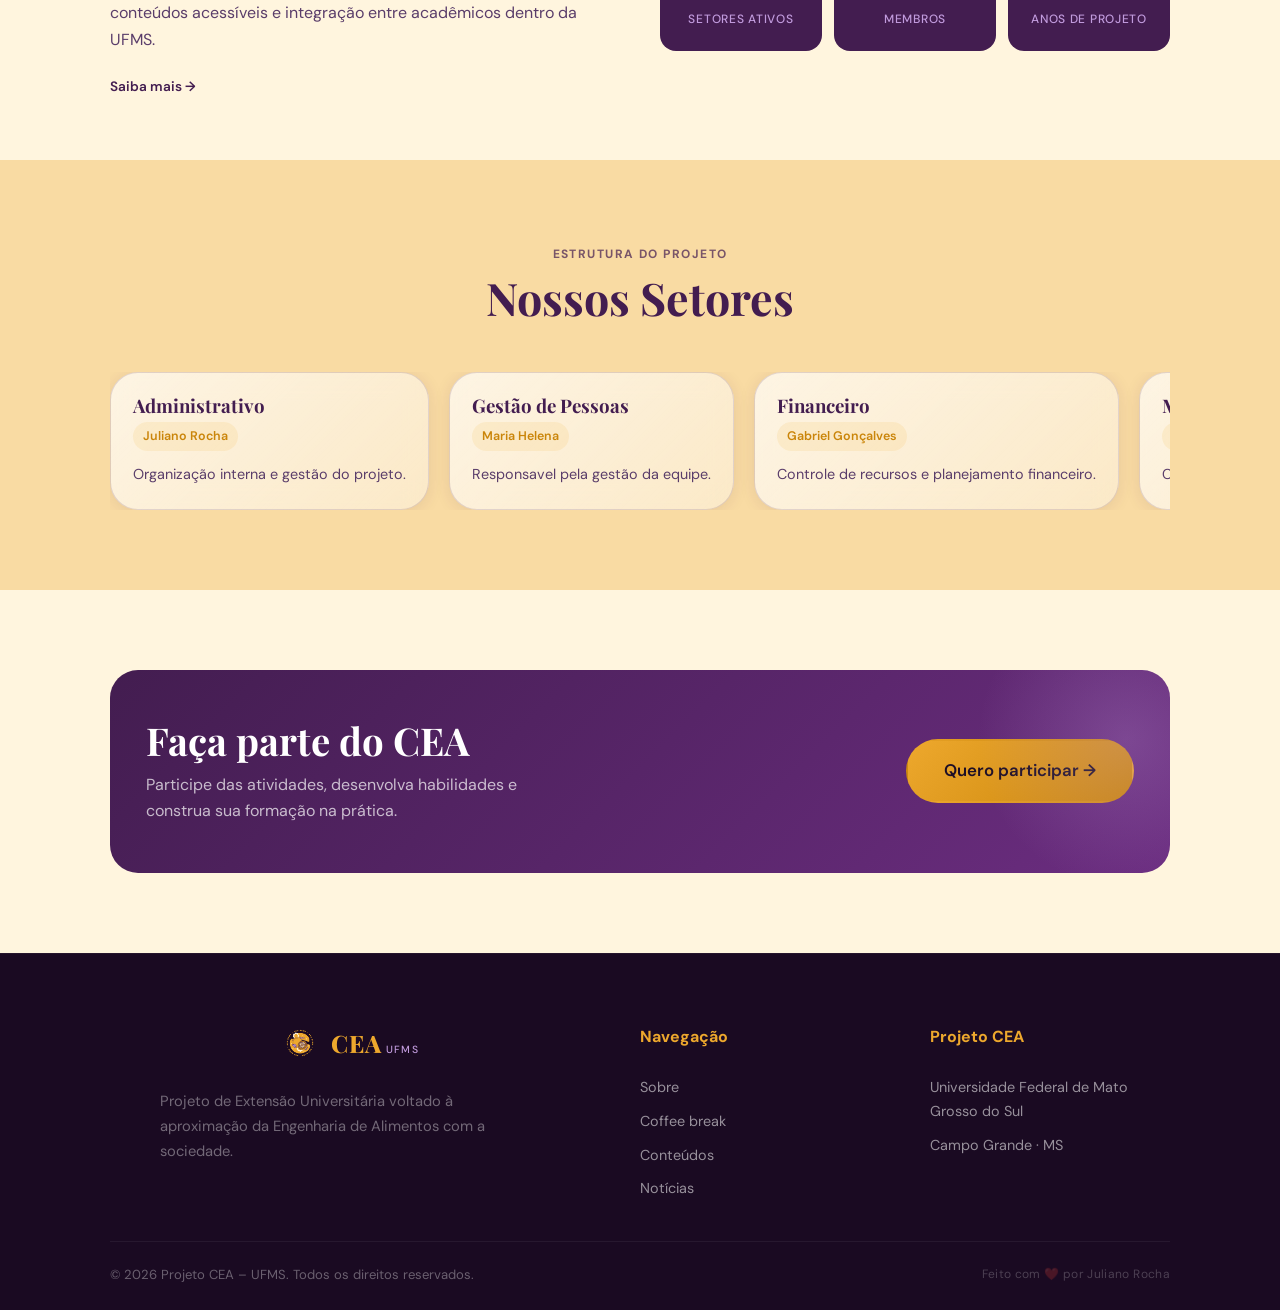
==== commit 7c7581f3: "Update logo in header section Replaced logo with a new image and updated class names." ====
--- a/index.html
+++ b/index.html
@@ -36,15 +36,13 @@
 <!-- HEADER -->
 <header id="header">
     <nav class="nav-container">
-        <a href="index.html" class="logo">
-          <img src="assets/logo.png"
-             alt="Logo CEA"
-             class="logo-icon">
-          <div>
-            <span class="logo-cea">CEA</span>
-            <span class="logo-sub">UFMS</span>
-          </div>
-        </a>
+        <a href="index.html" class="logo logo-idv">
+    <img
+        src="assets/idv/logo-cea-horizontal.png"
+        alt="CEA UFMS — Página inicial"
+        class="logo-idv-img"
+    >
+</a>
 
     <button class="menu-toggle" id="menuToggle">
         <span></span>
--- a/css/style.css
+++ b/css/style.css
@@ -526,7 +526,7 @@
    ========================================= */
 .page-hero {
     background: linear-gradient(135deg, var(--roxo-escuro), #6b2d80);
-    padding: 100px 20px 70px;
+    padding: clamp(36px, 5vw, 56px) 20px;
     text-align: center;
 }
 .page-hero h1 {
@@ -1390,3 +1390,9 @@
 .area-card .btn {
     width: fit-content;
 }
+
+/* Abertura mais compacta na página inicial */
+.hero {
+    min-height: auto;
+    padding-block: clamp(40px, 5vw, 64px);
+}
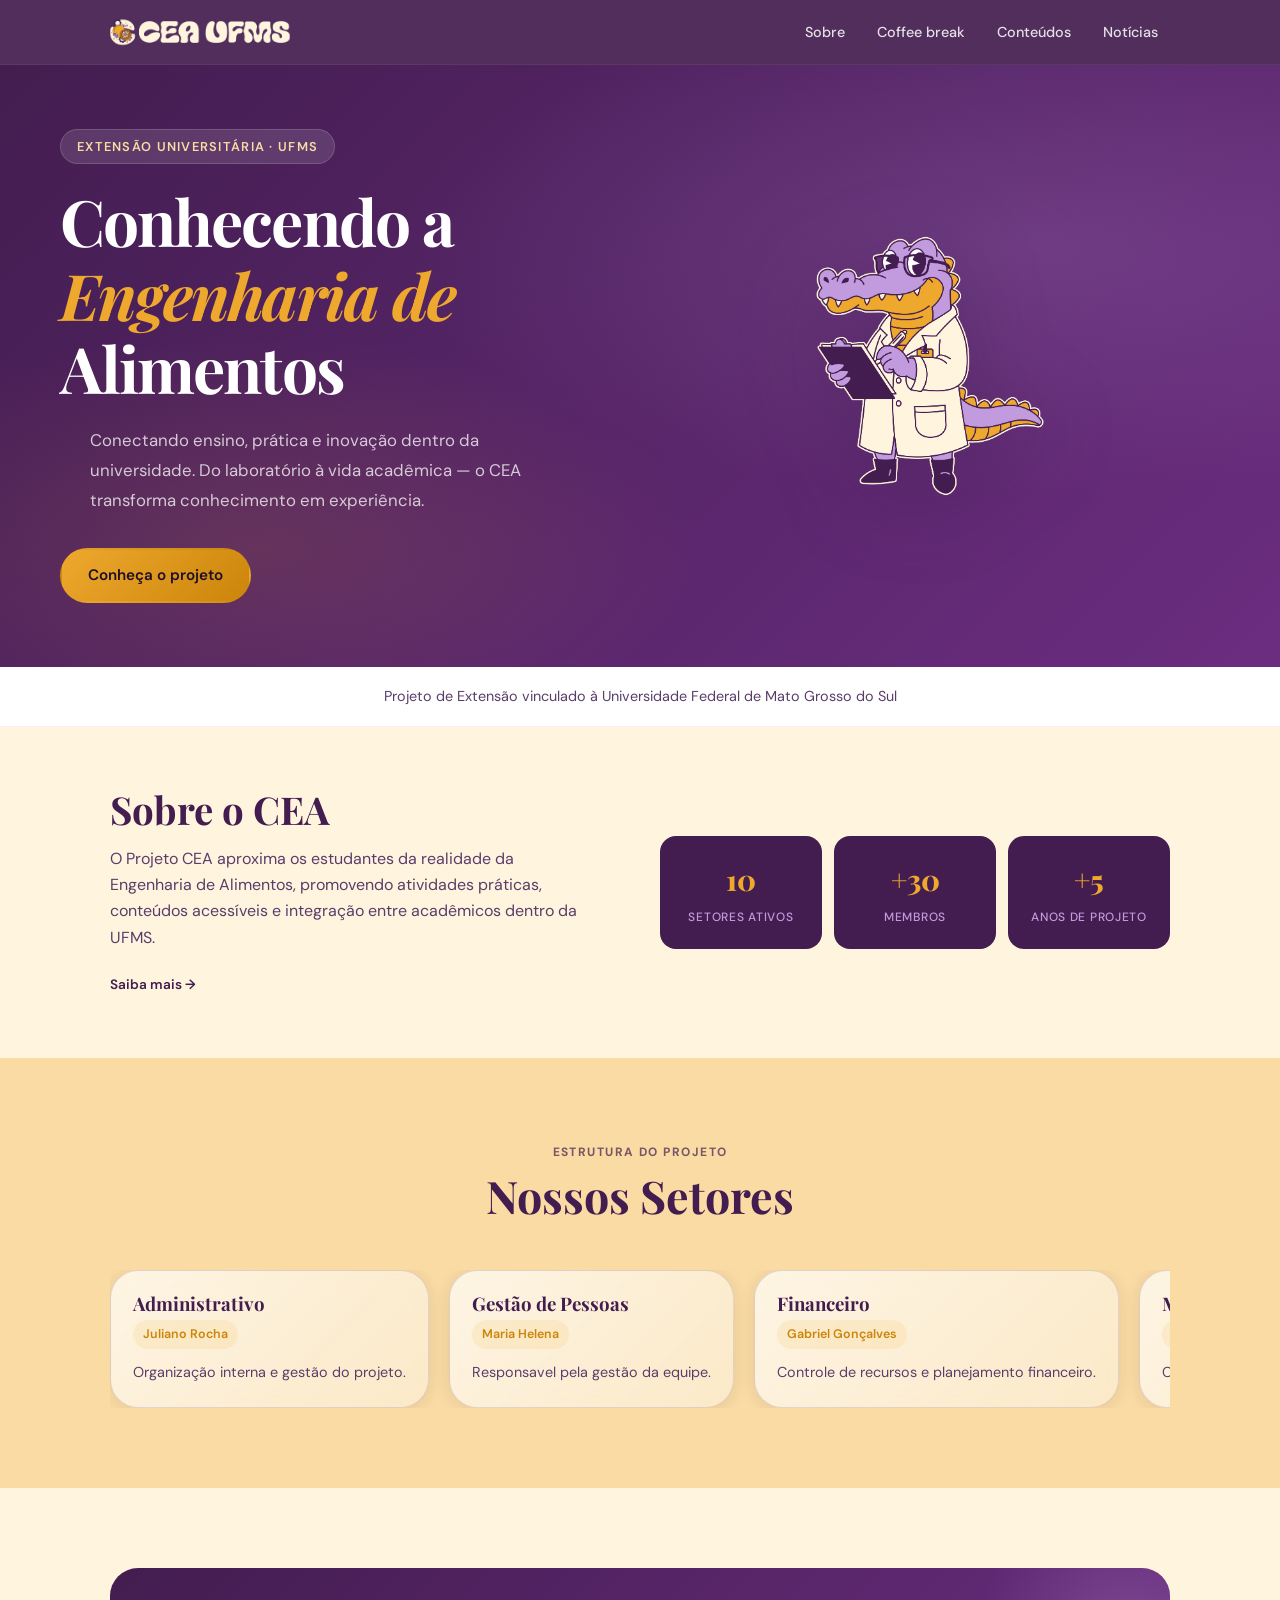
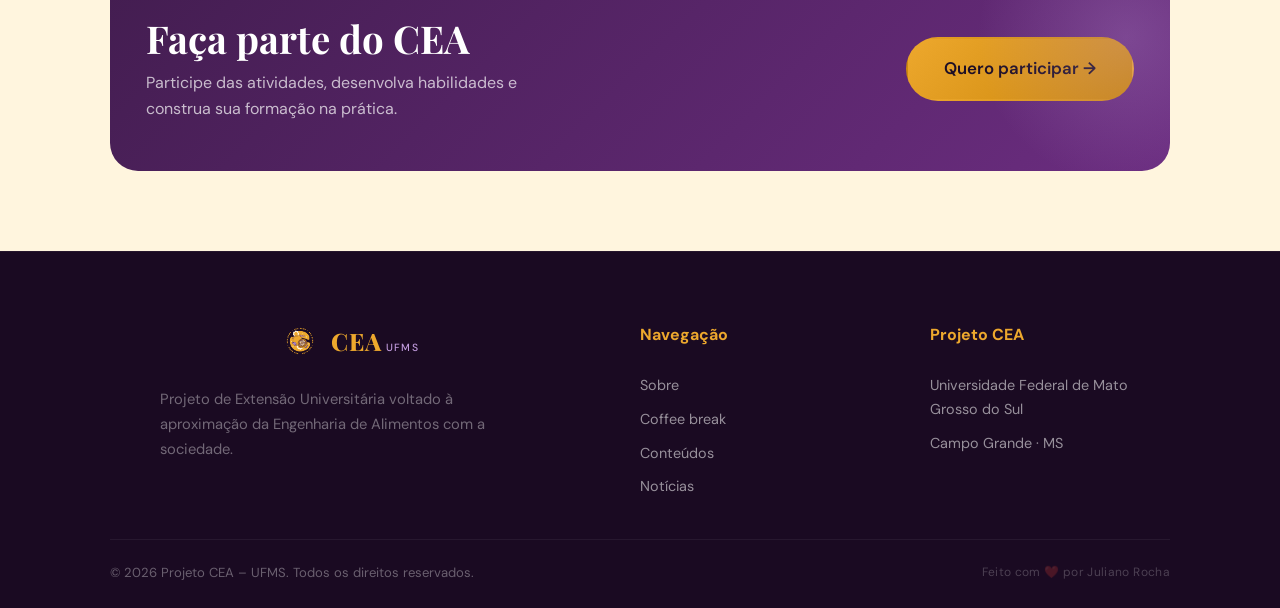
==== commit 8aee7aa7: "Update active sectors count from 9 to 10" ====
--- a/index.html
+++ b/index.html
@@ -106,7 +106,7 @@
             </div>
             <div class="strip-stats">
                 <div class="stat">
-                    <span class="stat-num">9</span>
+                    <span class="stat-num">10</span>
                     <span class="stat-label">Setores ativos</span>
                 </div>
                 <div class="stat">
--- a/css/style.css
+++ b/css/style.css
@@ -1396,3 +1396,99 @@
     min-height: auto;
     padding-block: clamp(40px, 5vw, 64px);
 }
+
+/* =========================================
+   IDENTIDADE VISUAL — LOGO DO MENU
+   ========================================= */
+
+.logo.logo-idv {
+    position: relative;
+    display: block;
+    width: 180px;
+    height: 36px;
+    flex-shrink: 0;
+    overflow: hidden;
+}
+
+.logo-idv .logo-idv-img {
+    position: absolute;
+    width: 236px;
+    max-width: none;
+    height: auto;
+    top: 50%;
+    left: 50%;
+    transform: translate(-50%, -50%);
+}
+
+
+/* =========================================
+   IDENTIDADE VISUAL — ABERTURAS INTERNAS
+   ========================================= */
+
+section.page-hero {
+    position: relative;
+    isolation: isolate;
+    overflow: hidden;
+    padding: clamp(36px, 5vw, 56px) 20px;
+}
+
+/* Mantém o texto à frente das ilustrações */
+section.page-hero > * {
+    position: relative;
+    z-index: 1;
+}
+
+/* Ilustrações decorativas nas laterais */
+section.page-hero::before,
+section.page-hero::after {
+    content: "";
+    position: absolute;
+    inset: auto;
+    top: 50%;
+    width: clamp(130px, 17vw, 220px);
+    height: clamp(130px, 17vw, 220px);
+    transform: translateY(-50%);
+    background-repeat: no-repeat;
+    background-position: center;
+    background-size: contain;
+    opacity: 0.13;
+    pointer-events: none;
+    z-index: 0;
+}
+
+/* Microscópio à esquerda */
+section.page-hero::before {
+    left: clamp(12px, 3vw, 48px);
+    background-image:
+        url("../assets/idv/microscopio-creme.png");
+}
+
+/* Frutos à direita */
+section.page-hero::after {
+    right: clamp(12px, 3vw, 48px);
+    background-image:
+        url("../assets/idv/frutos-branco.png");
+}
+
+
+/* =========================================
+   AJUSTES PARA TELAS MENORES
+   ========================================= */
+
+@media (max-width: 900px) {
+    section.page-hero::before,
+    section.page-hero::after {
+        display: none;
+    }
+}
+
+@media (max-width: 600px) {
+    .logo.logo-idv {
+        width: 156px;
+        height: 32px;
+    }
+
+    .logo-idv .logo-idv-img {
+        width: 204px;
+    }
+}
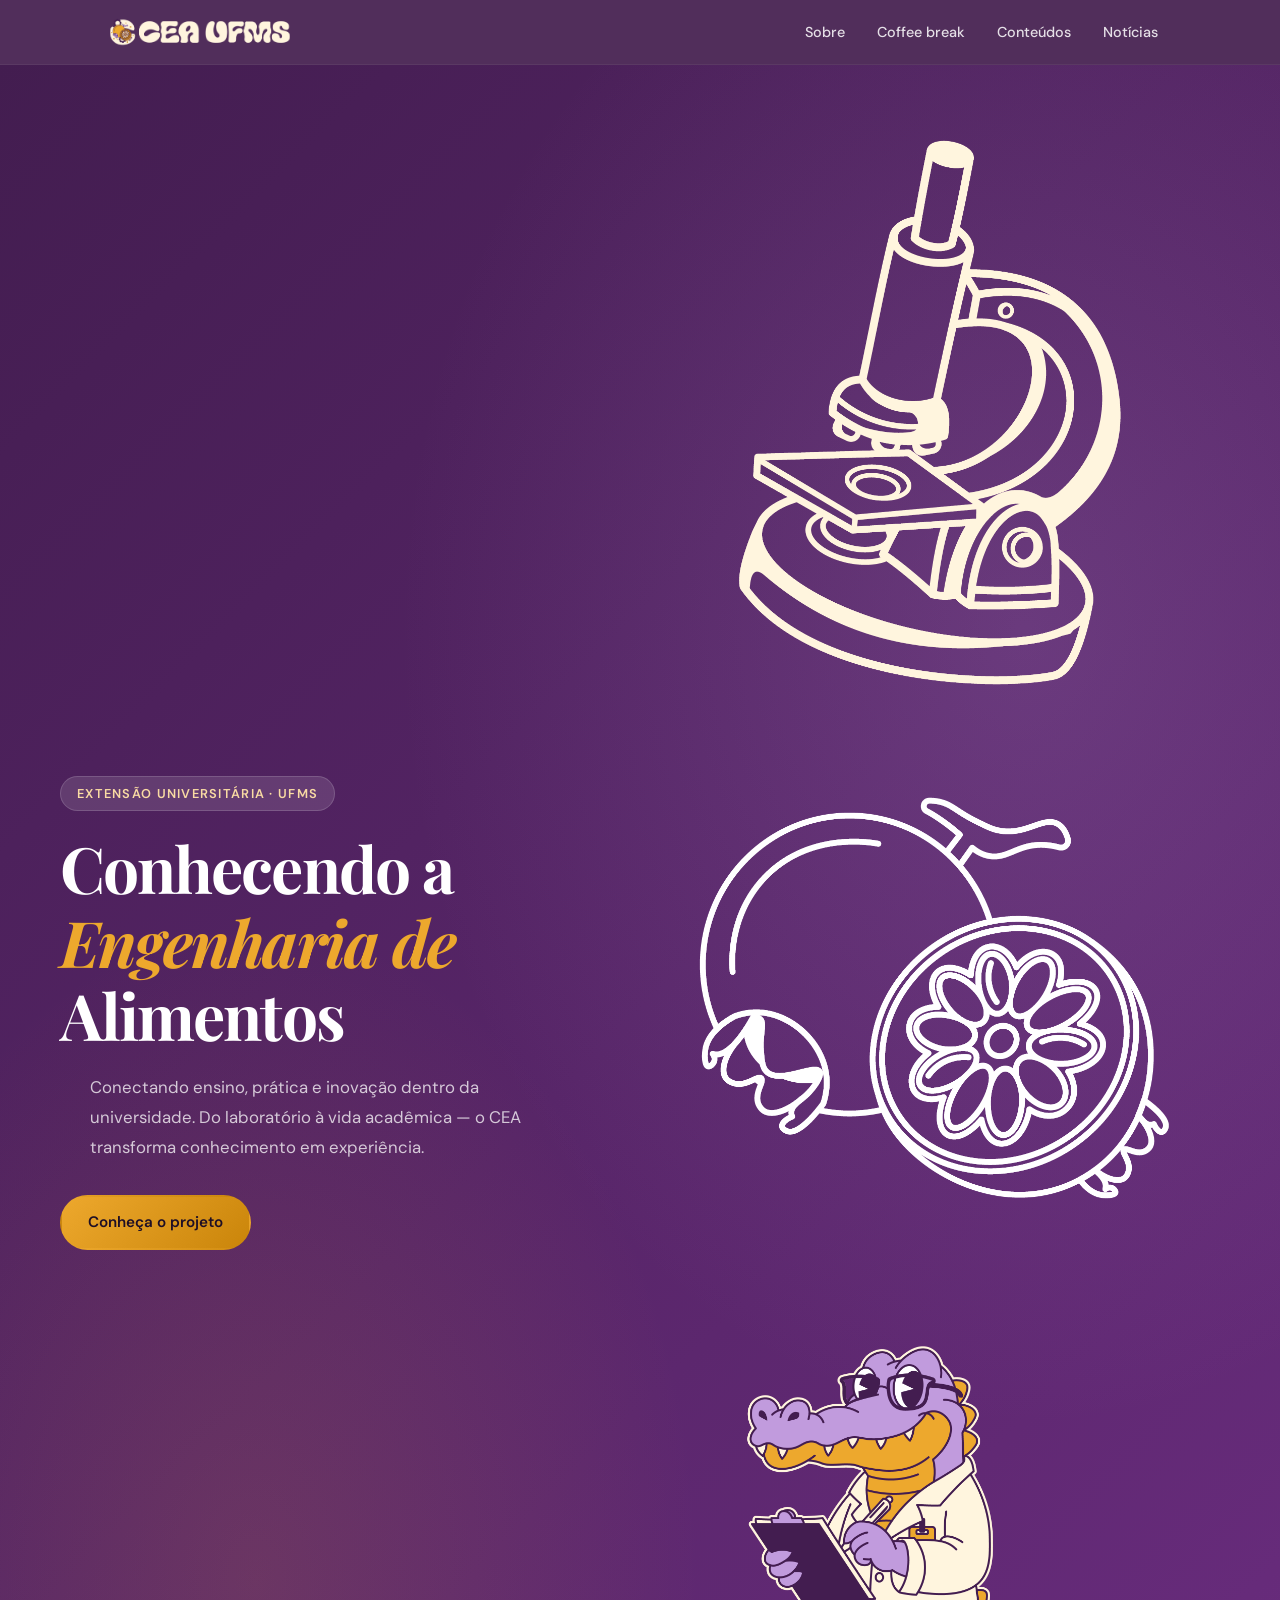
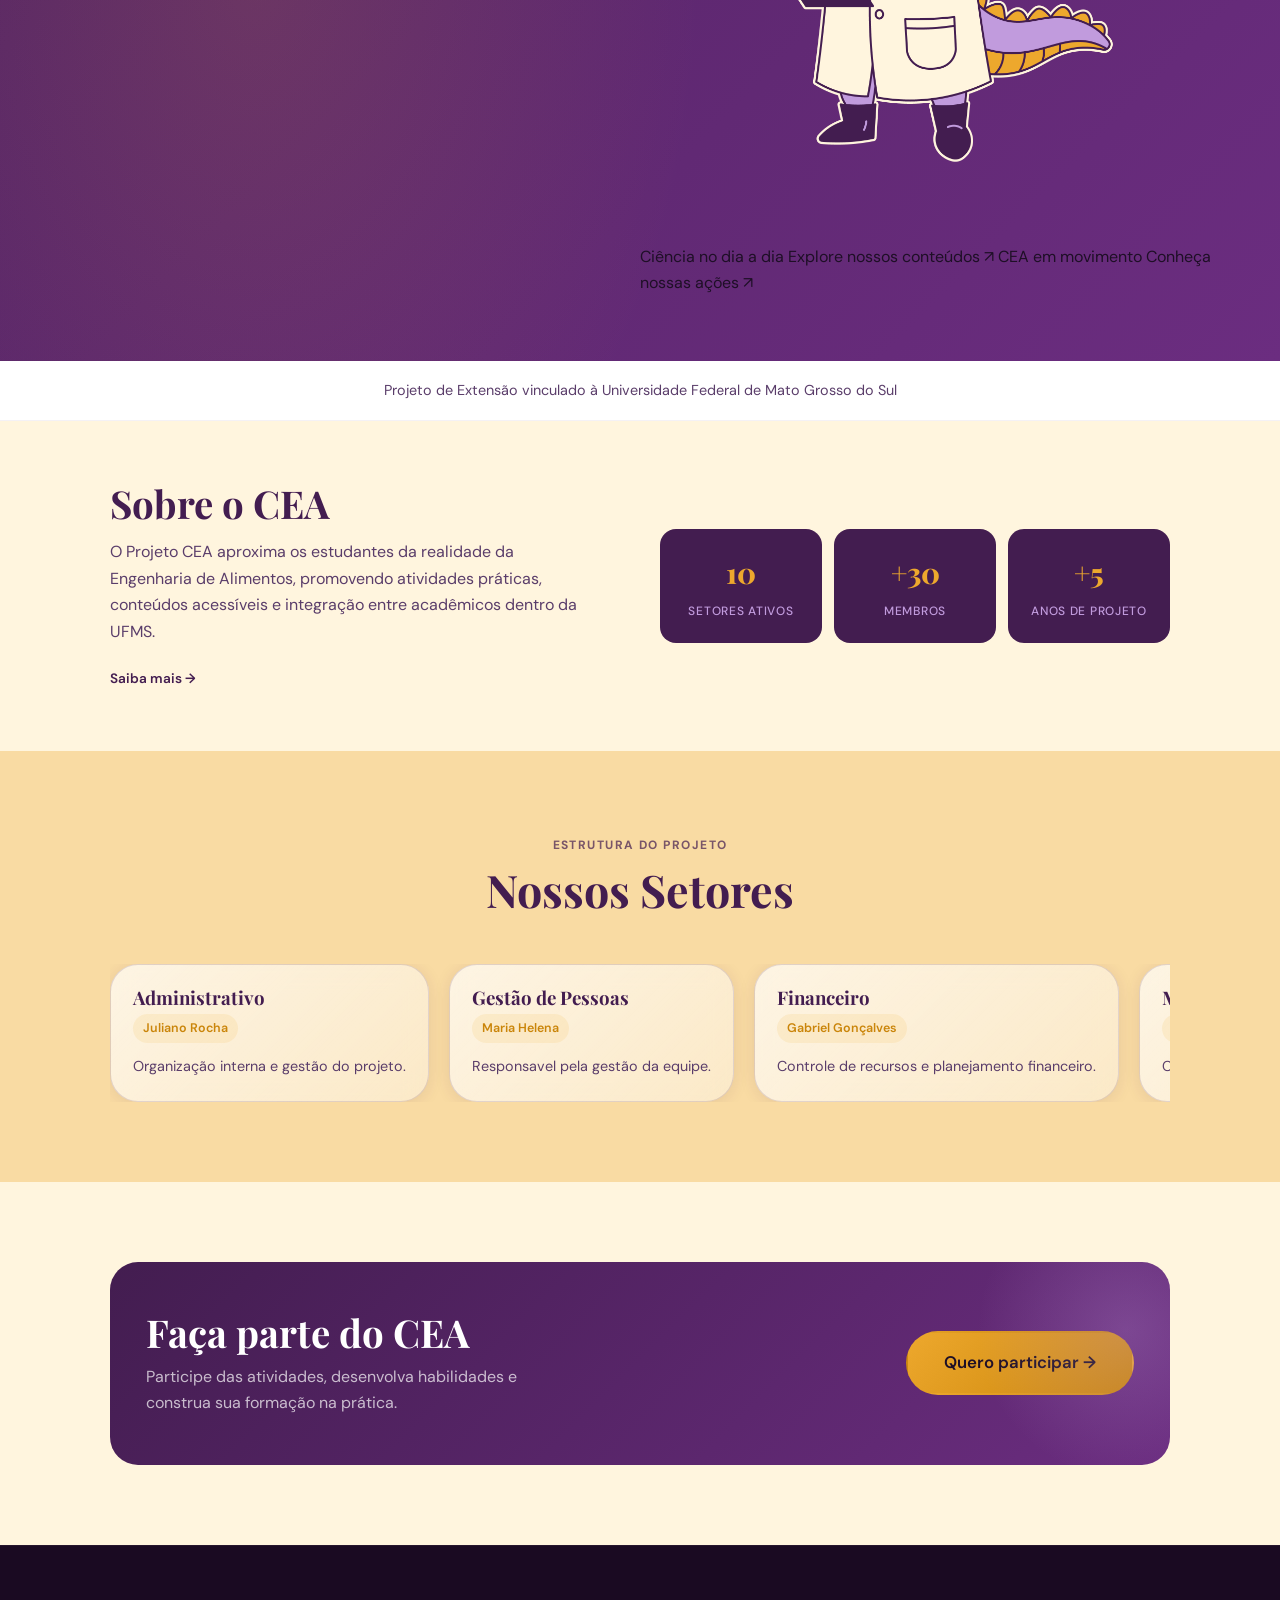
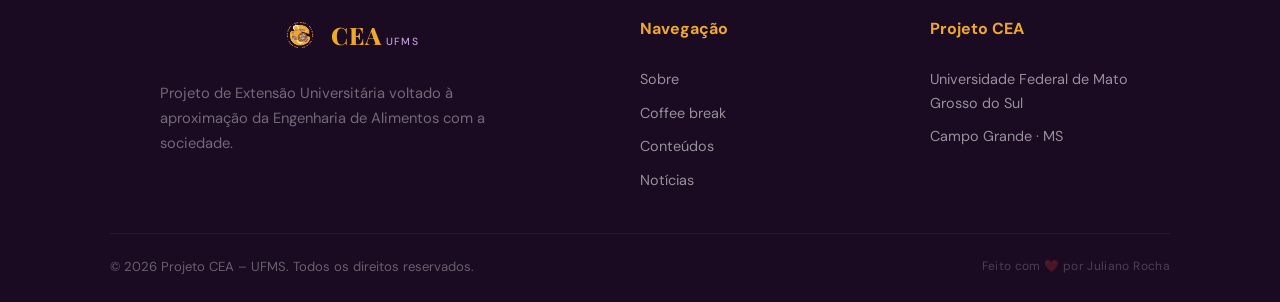
==== commit 95567149: "Refactor hero section with new visual elements" ====
--- a/index.html
+++ b/index.html
@@ -77,13 +77,56 @@
             <a href="pages/sobre.html" class="btn btn-primary">Conheça o projeto</a>
         </div>
     </div>
-    <div class="hero-visual">
-      <div class="mascote-wrap">
-        <img src="img/mascote.png"
-             alt="Mascote do CEA — Jacaré Cientista"
-             class="mascote-hero">
-        </div>
-    </div>
+<div class="hero-visual">
+    <div class="universo-cea">
+
+        <div class="mascote-cenario">
+
+            <div class="mascote-fundo" aria-hidden="true"></div>
+
+            <img
+                src="assets/idv/microscopio-creme.png"
+                alt=""
+                aria-hidden="true"
+                class="mascote-elemento mascote-microscopio"
+            >
+
+            <img
+                src="assets/idv/frutos-branco.png"
+                alt=""
+                aria-hidden="true"
+                class="mascote-elemento mascote-frutos"
+            >
+
+            <img
+                src="img/mascote.png"
+                alt="Mascote do CEA, um jacaré cientista de jaleco segurando uma prancheta."
+                class="mascote-personagem"
+                decoding="async"
+            >
+
+        </div>
+
+        <div class="mascote-atalhos">
+            <a href="pages/conteudos.html" class="mascote-atalho">
+                <span class="atalho-tema">Ciência no dia a dia</span>
+                <span class="atalho-titulo">
+                    Explore nossos conteúdos
+                    <span aria-hidden="true">↗</span>
+                </span>
+            </a>
+
+            <a href="pages/noticias.html" class="mascote-atalho">
+                <span class="atalho-tema">CEA em movimento</span>
+                <span class="atalho-titulo">
+                    Conheça nossas ações
+                    <span aria-hidden="true">↗</span>
+                </span>
+            </a>
+        </div>
+
+    </div>
+</div>
 </section>
 <section class="credibilidade">
     <p>
--- a/css/style.css
+++ b/css/style.css
@@ -1492,3 +1492,67 @@
         width: 204px;
     }
 }
+
+/* Cabeçalho das ações de 2026 */
+#acoes-2026 .cabecalho-2026 {
+    text-align: center;
+    margin-bottom: 36px;
+}
+
+#acoes-2026 .ano-destaque {
+    display: block;
+    color: var(--amarelo);
+    font-size: clamp(3.2rem, 8vw, 5rem);
+    font-weight: 800;
+    line-height: 1.1;
+    margin-bottom: 12px;
+}
+
+#acoes-2026 .ano-subtitulo {
+    display: block;
+    color: var(--bege);
+    font-size: clamp(1.35rem, 3vw, 2rem);
+    line-height: 1.3;
+}
+
+#acoes-2026 .ano-descricao {
+    color: var(--bege);
+    max-width: 620px;
+    margin: 16px auto 0;
+    font-size: 1rem;
+    line-height: 1.7;
+}
+/* Banner de apresentação do cardápio */
+.cardapio-banner {
+    margin: 0 0 32px;
+}
+
+.cardapio-banner img {
+    display: block;
+    width: 100%;
+    height: auto;
+    border-radius: 16px;
+}
+
+.cardapio-banner figcaption {
+    margin-top: 8px;
+    padding-inline: 4px;
+    color: var(--roxo-escuro);
+    font-size: 0.8rem;
+    line-height: 1.5;
+    text-align: right;
+}
+
+@media (max-width: 600px) {
+    .cardapio-banner {
+        margin-bottom: 24px;
+    }
+
+    .cardapio-banner img {
+        border-radius: 10px;
+    }
+
+    .cardapio-banner figcaption {
+        text-align: left;
+    }
+}
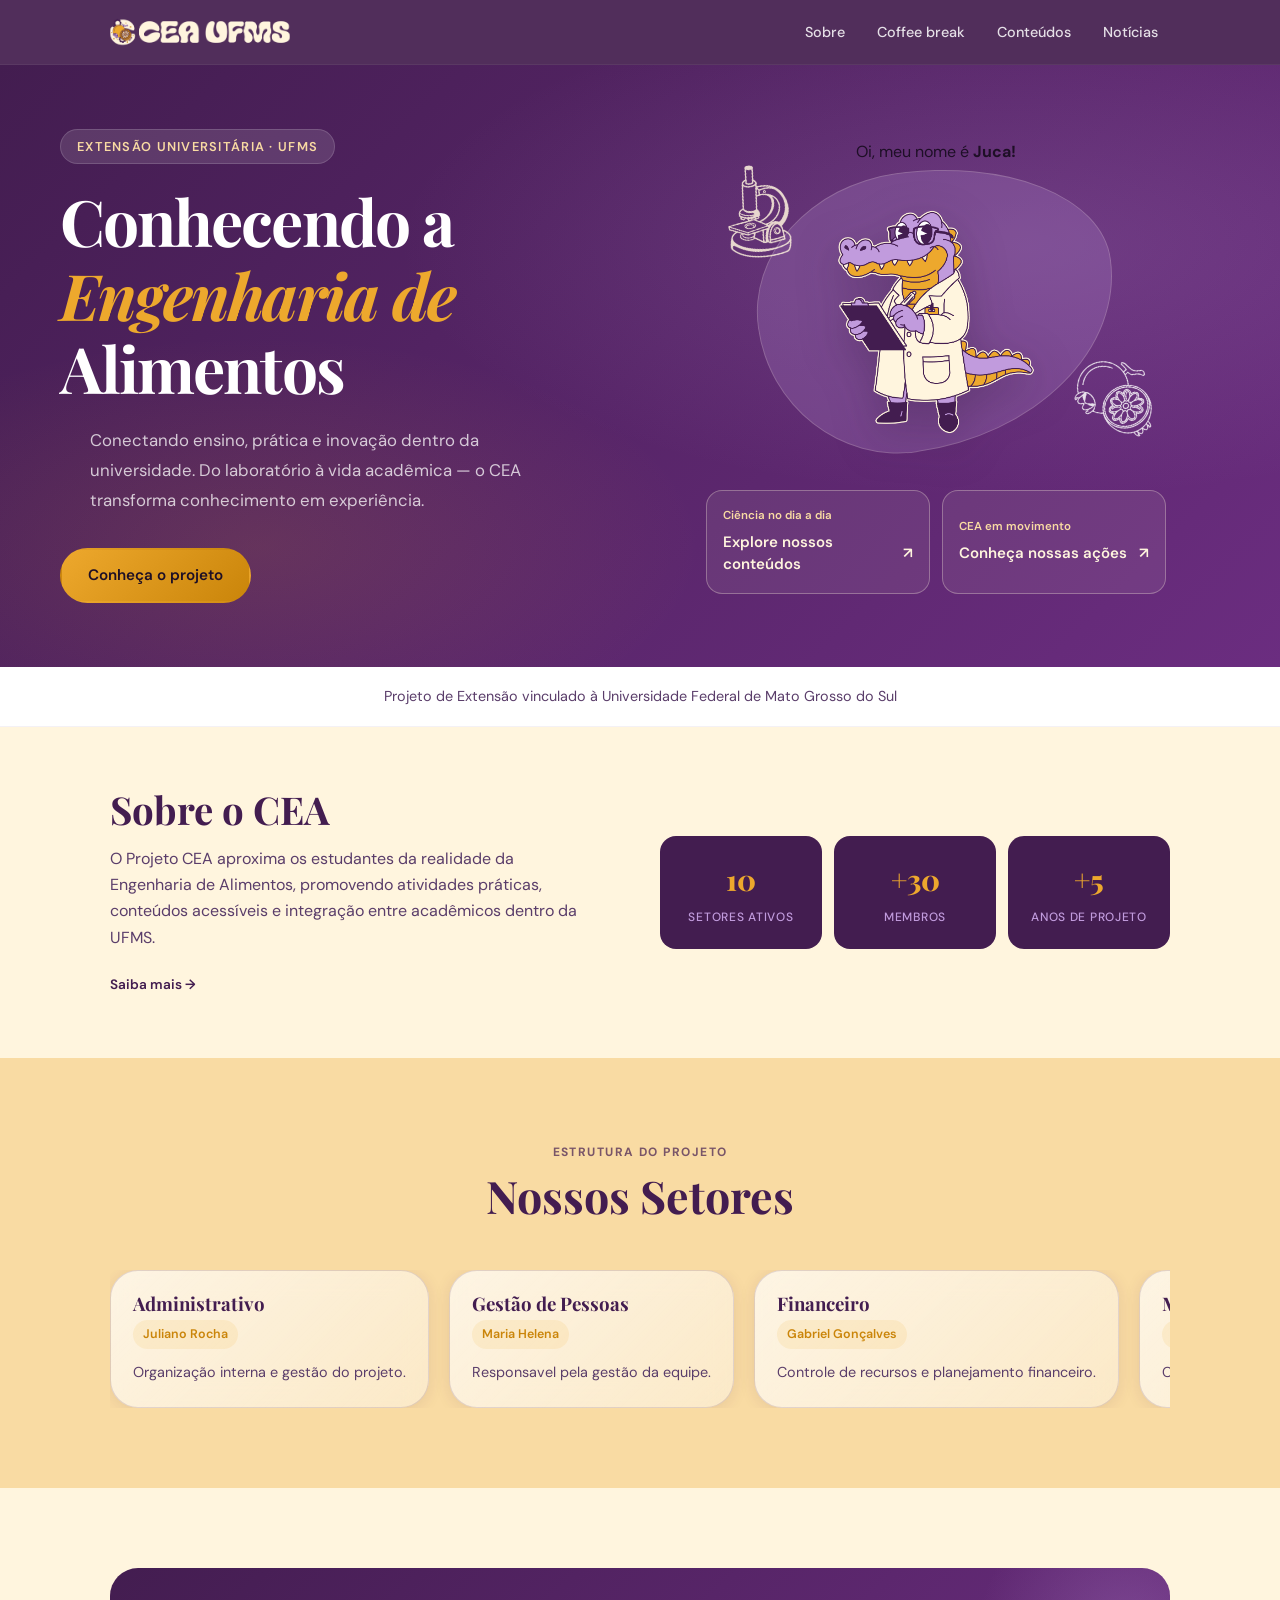
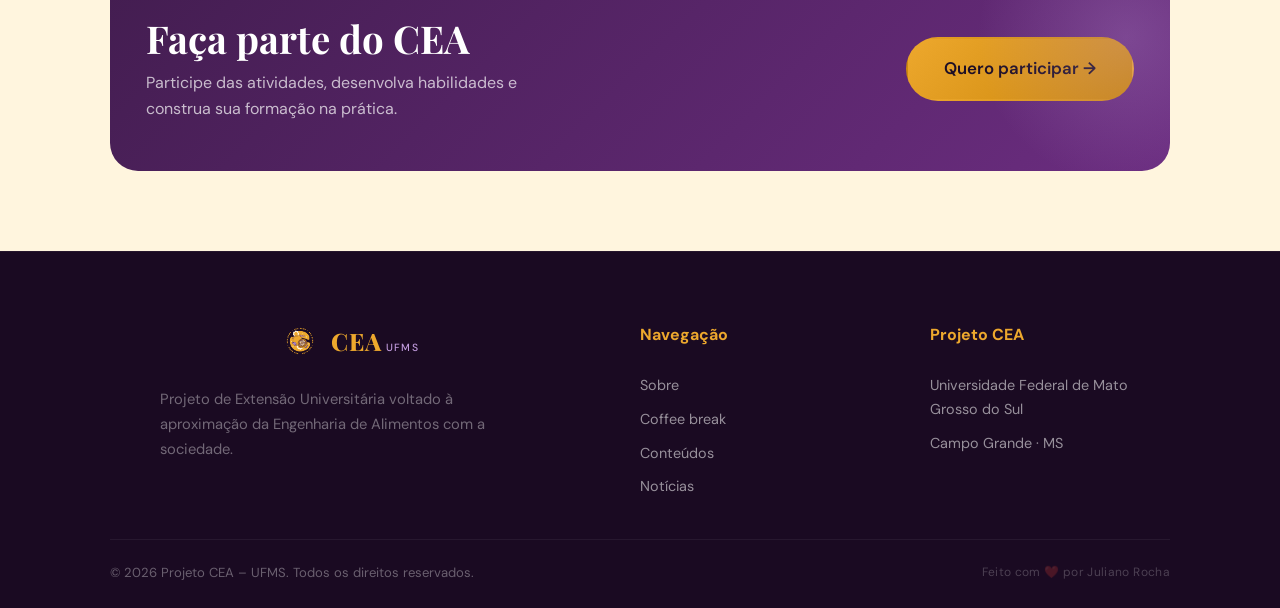
==== commit 756ae411: "Add greeting message from Juca" ====
--- a/index.html
+++ b/index.html
@@ -81,6 +81,7 @@
     <div class="universo-cea">
 
         <div class="mascote-cenario">
+            <p class="juca-fala">Oi, meu nome é <strong>Juca!</strong></p>
 
             <div class="mascote-fundo" aria-hidden="true"></div>
 
--- a/css/style.css
+++ b/css/style.css
@@ -1556,3 +1556,192 @@
         text-align: left;
     }
 }
+/* =========================================
+   MASCOTE — CENÁRIO E LINKS
+   ========================================= */
+
+.hero .hero-visual {
+    display: flex;
+    align-items: center;
+    justify-content: center;
+    position: relative;
+    min-width: 0;
+    z-index: 2;
+}
+
+.universo-cea {
+    width: 100%;
+    max-width: 460px;
+    margin-inline: auto;
+}
+
+/* Área de composição */
+.mascote-cenario {
+    position: relative;
+    display: grid;
+    place-items: center;
+    height: 340px;
+    isolation: isolate;
+}
+
+/* Forma orgânica atrás do personagem */
+.mascote-fundo {
+    position: absolute;
+    width: 78%;
+    height: 82%;
+    background: rgba(193, 155, 221, 0.22);
+    border: 1px solid rgba(255, 245, 222, 0.18);
+    border-radius: 44% 56% 61% 39% / 48% 41% 59% 52%;
+    transform: rotate(-8deg);
+    z-index: 0;
+}
+
+/* Mascote central */
+.mascote-personagem {
+    position: relative;
+    display: block;
+    width: min(74%, 320px);
+    height: auto;
+    max-height: 310px;
+    object-fit: contain;
+    filter: drop-shadow(0 14px 22px rgba(30, 10, 40, 0.25));
+    animation: flutuar 5s ease-in-out infinite;
+    z-index: 2;
+}
+
+/* Elementos da identidade visual */
+.mascote-elemento {
+    position: absolute;
+    width: 100px;
+    height: 100px;
+    object-fit: contain;
+    pointer-events: none;
+    opacity: 0.85;
+    z-index: 1;
+}
+
+.mascote-microscopio {
+    top: 24px;
+    left: 0;
+    transform: rotate(-14deg);
+}
+
+.mascote-frutos {
+    right: 0;
+    bottom: 35px;
+    transform: rotate(12deg);
+}
+
+/* Links abaixo do personagem */
+.mascote-atalhos {
+    display: grid;
+    grid-template-columns: repeat(2, minmax(0, 1fr));
+    gap: 12px;
+    margin-top: 12px;
+}
+
+.mascote-atalho {
+    display: flex;
+    flex-direction: column;
+    justify-content: center;
+    gap: 8px;
+    padding: 17px 16px;
+    border: 1px solid rgba(255, 245, 222, 0.3);
+    border-radius: 16px;
+    background: rgba(255, 245, 222, 0.08);
+    color: var(--bege);
+    text-align: left;
+    text-decoration: none;
+    transition:
+        background-color 0.2s,
+        border-color 0.2s,
+        transform 0.2s;
+}
+
+.mascote-atalho .atalho-tema {
+    color: var(--amarelo);
+    font-size: 0.72rem;
+    font-weight: 600;
+    line-height: 1.4;
+}
+
+.mascote-atalho .atalho-titulo {
+    display: flex;
+    align-items: center;
+    justify-content: space-between;
+    gap: 10px;
+    color: var(--bege);
+    font-size: 0.94rem;
+    font-weight: 600;
+    line-height: 1.45;
+}
+
+.mascote-atalho:hover {
+    background: rgba(255, 245, 222, 0.15);
+    border-color: var(--amarelo);
+    transform: translateY(-3px);
+}
+
+.mascote-atalho:focus-visible {
+    outline: 3px solid var(--amarelo);
+    outline-offset: 4px;
+}
+
+/* Mantém a abertura com altura ajustada ao conteúdo */
+.hero {
+    min-height: auto;
+    column-gap: 24px;
+    padding-block: clamp(40px, 5vw, 64px);
+}
+
+/* Versão compacta abaixo do texto em telas menores */
+@media (max-width: 899px) {
+    .hero .hero-visual {
+        margin-top: 24px;
+    }
+
+    .universo-cea {
+        max-width: 360px;
+    }
+
+    .mascote-cenario {
+        height: 240px;
+    }
+
+    .mascote-personagem {
+        width: 220px;
+        max-height: 225px;
+    }
+
+    .mascote-elemento {
+        display: none;
+    }
+
+    .mascote-atalhos {
+        margin-top: 8px;
+        gap: 10px;
+    }
+
+    .mascote-atalho {
+        padding: 14px 12px;
+    }
+}
+
+/* Respeita a preferência por menos movimento */
+@media (prefers-reduced-motion: reduce) {
+    .mascote-personagem {
+        animation: none;
+    }
+
+    .mascote-atalho {
+        transition: none;
+    }
+
+    .mascote-atalho:hover {
+        transform: none;
+    }
+}
+/* Mantém o mascote parado */
+.mascote-personagem {
+    animation: none;
+}
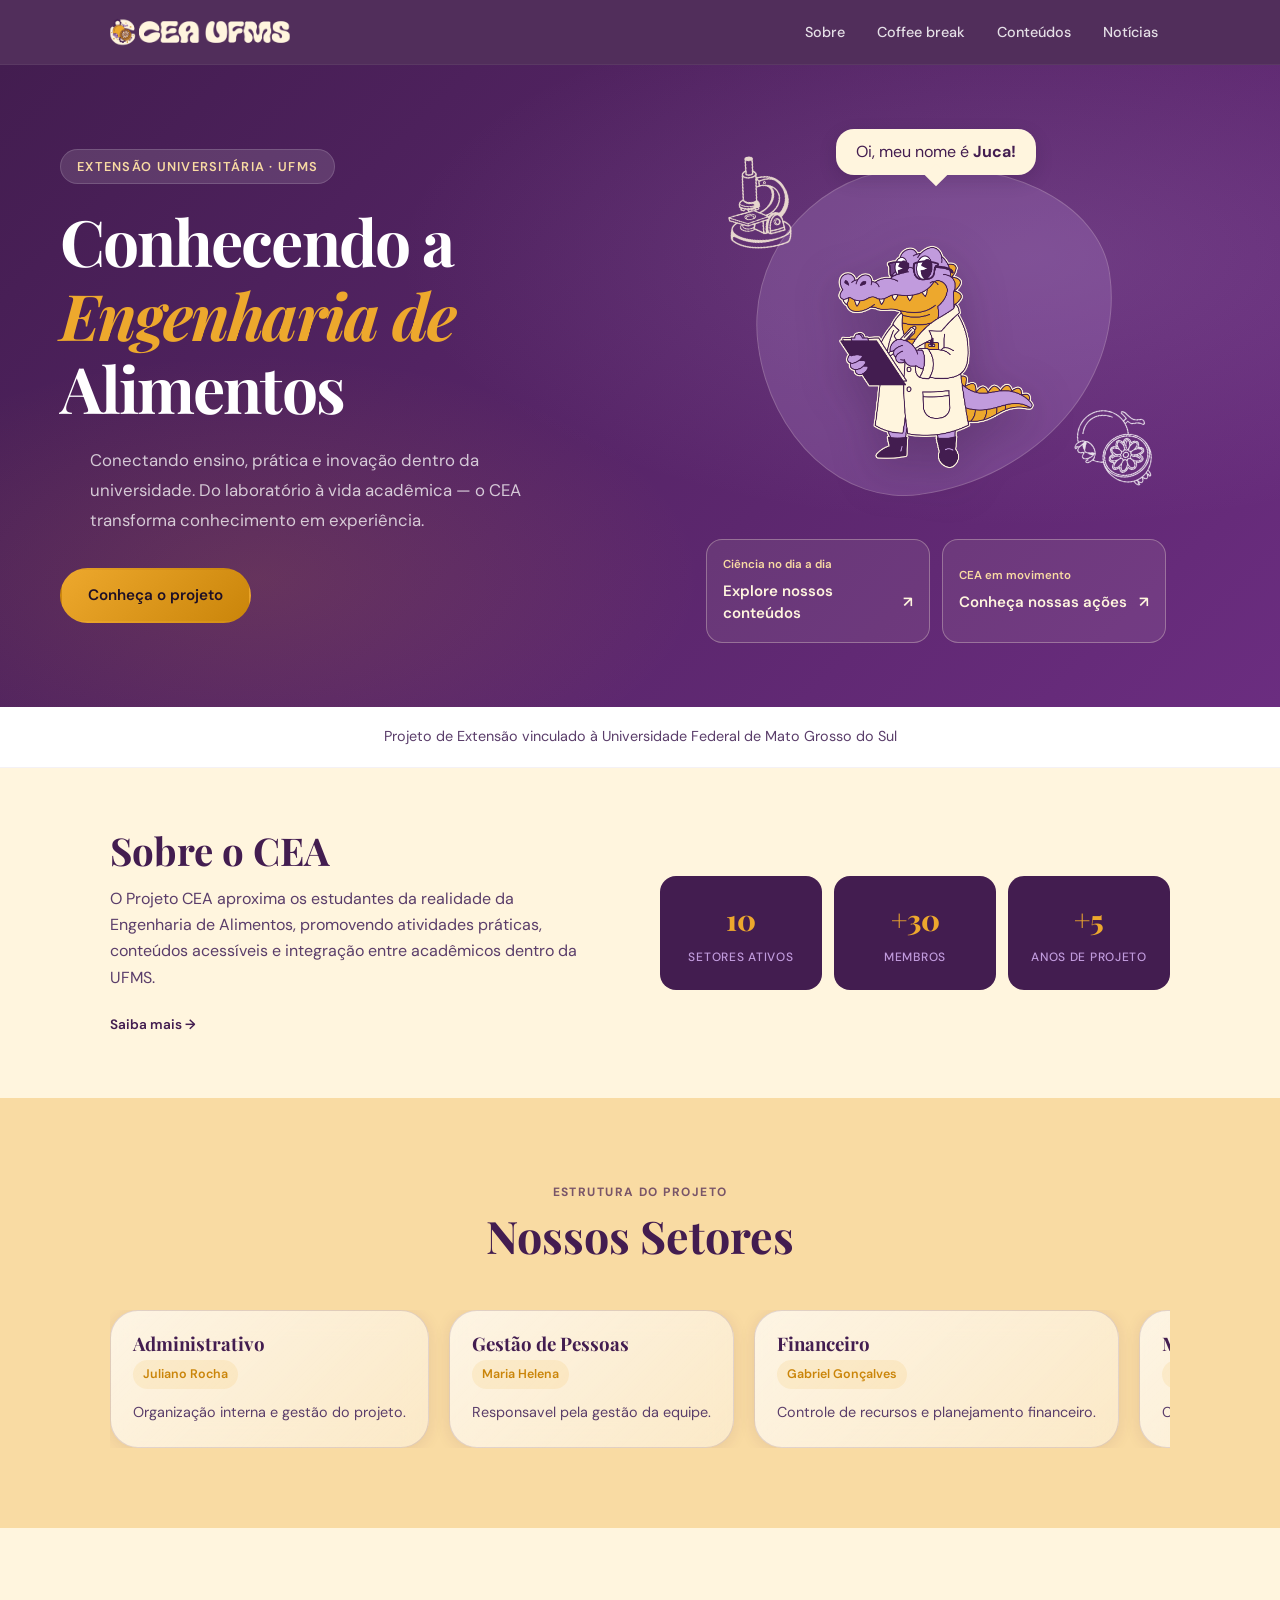
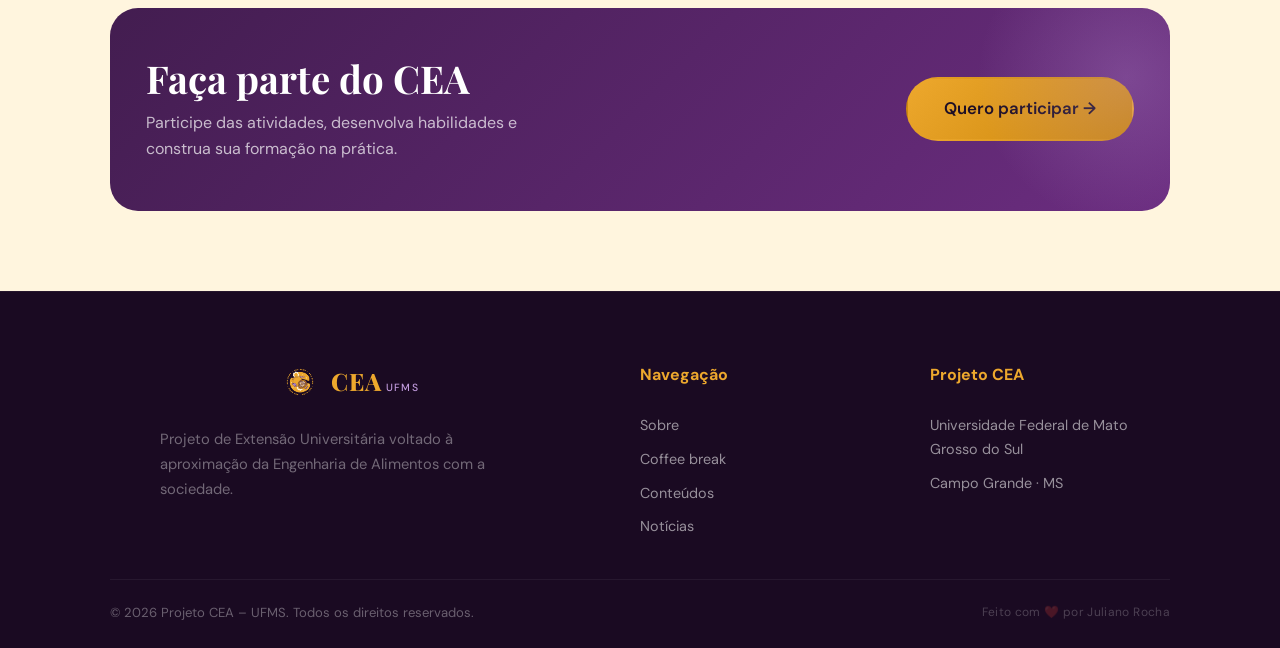
==== commit bb64395a: "Update logo link to use relative path" ====
--- a/index.html
+++ b/index.html
@@ -36,7 +36,7 @@
 <!-- HEADER -->
 <header id="header">
     <nav class="nav-container">
-        <a href="index.html" class="logo logo-idv">
+        <a href="./" class="logo logo-idv">
     <img
         src="assets/idv/logo-cea-horizontal.png"
         alt="CEA UFMS — Página inicial"
--- a/css/style.css
+++ b/css/style.css
@@ -1745,3 +1745,52 @@
 .mascote-personagem {
     animation: none;
 }
+/* Apresentação do Juca */
+.mascote-cenario {
+    padding-top: 58px;
+    height: 398px;
+    box-sizing: border-box;
+}
+
+.juca-fala {
+    position: absolute;
+    top: 0;
+    left: 50%;
+    transform: translateX(-50%);
+    width: max-content;
+    max-width: 90%;
+    margin: 0;
+    padding: 12px 20px;
+    border-radius: 18px;
+    background: var(--bege);
+    color: var(--roxo-escuro);
+    font-family: var(--font-body);
+    font-size: 1rem;
+    line-height: 1.4;
+    text-align: center;
+    box-shadow: 0 6px 18px rgba(30, 10, 40, 0.15);
+    z-index: 3;
+}
+
+/* Pontinha do balão */
+.juca-fala::after {
+    content: "";
+    position: absolute;
+    bottom: -8px;
+    left: 50%;
+    width: 16px;
+    height: 16px;
+    background: var(--bege);
+    transform: translateX(-50%) rotate(45deg);
+}
+
+@media (max-width: 899px) {
+    .mascote-cenario {
+        height: 298px;
+    }
+
+    .juca-fala {
+        font-size: 0.95rem;
+        padding: 11px 16px;
+    }
+}
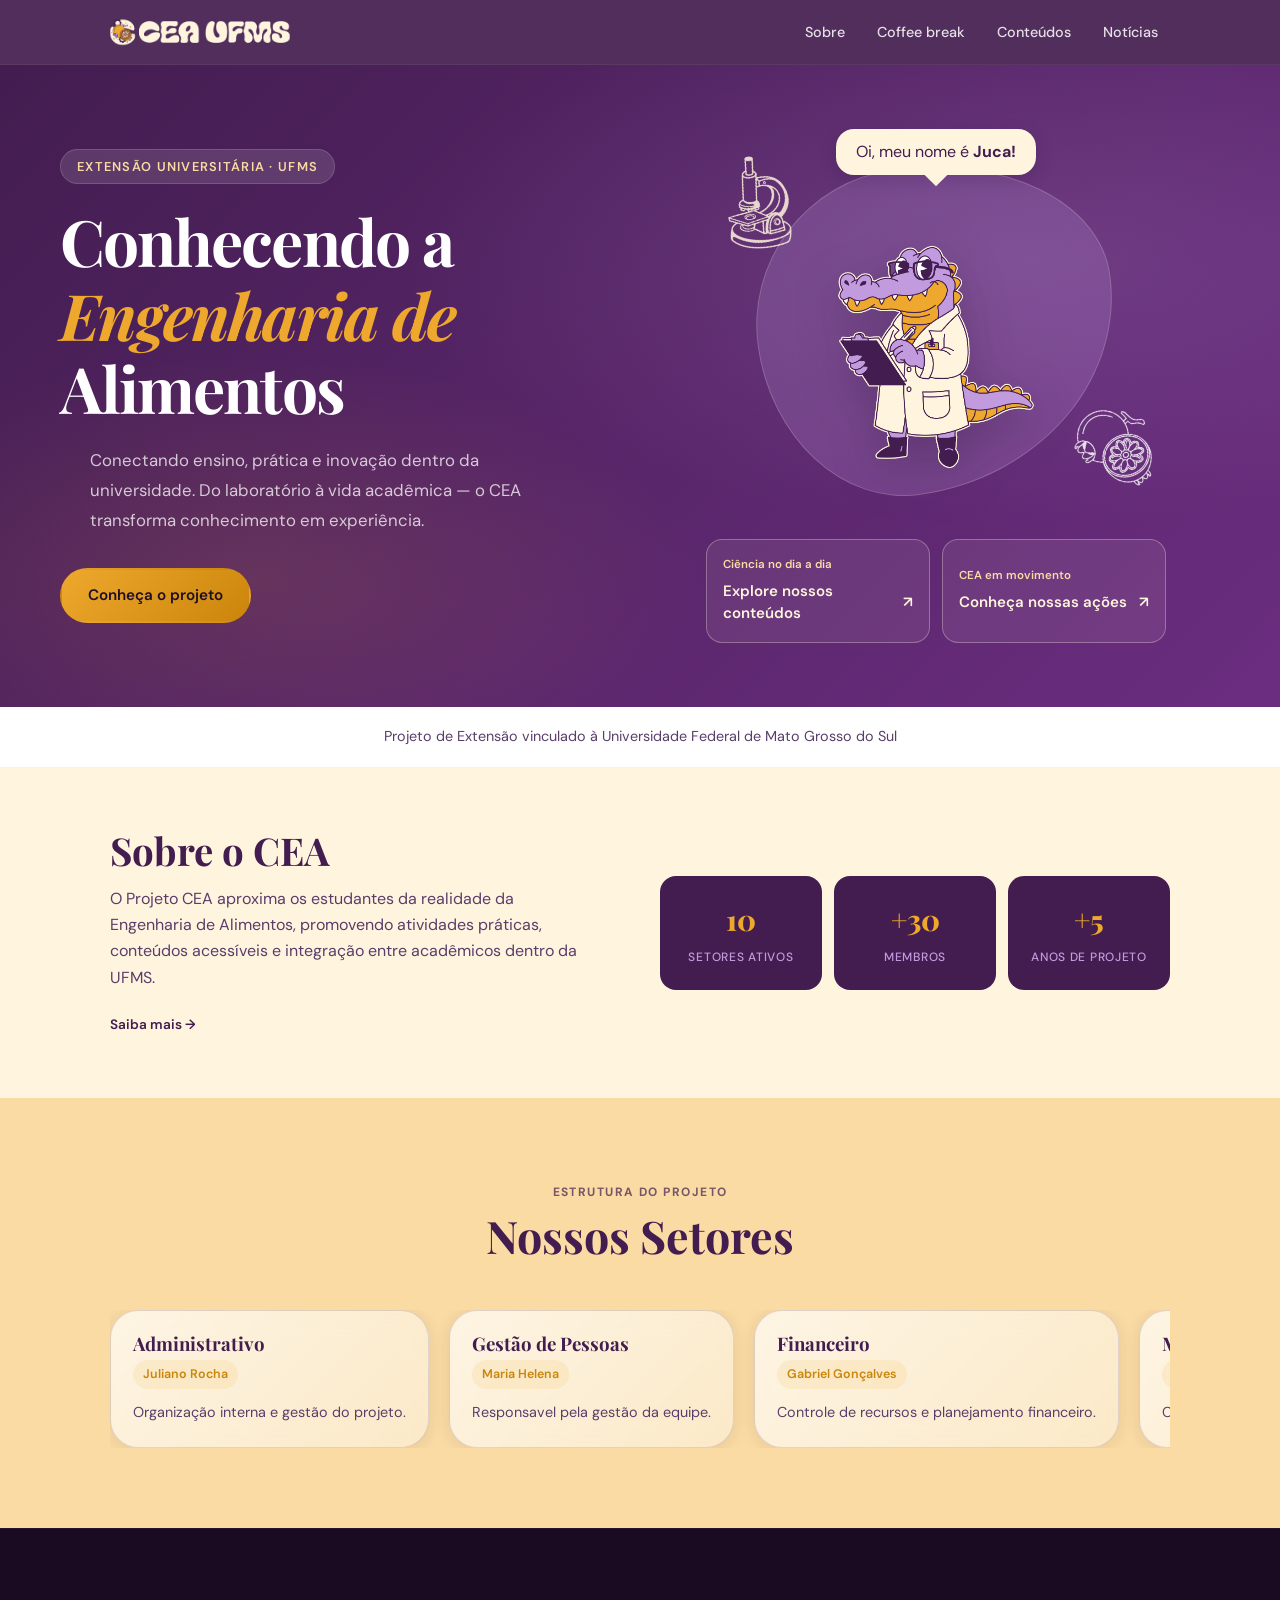
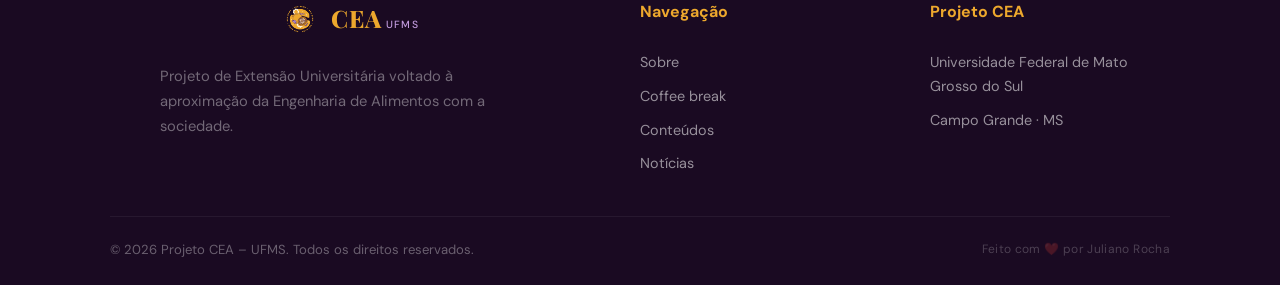
==== commit 32dd4582: "Remove CTA section from index.html Removed the call-to-action section from the HTML." ====
--- a/index.html
+++ b/index.html
@@ -322,18 +322,6 @@
   </div>
 </section>
 
-<!-- CTA -->
-<section class="cta-section">
-    <div class="container">
-        <div class="cta-box">
-            <div class="cta-text">
-                <h2>Faça parte do CEA</h2>
-                <p>Participe das atividades, desenvolva habilidades e construa sua formação na prática.</p>
-            </div>
-            <a href="https://docs.google.com/forms/d/e/1FAIpQLSdI8C5xOKL1PkrR8SrA91vBBG6hh1CUTSPD7jwd7hs4yX65KQ/viewform" class="btn btn-primary btn-lg">Quero participar →</a>
-        </div>
-    </div>
-</section>
 
 <!-- FOOTER -->
 <footer class="footer-modern">
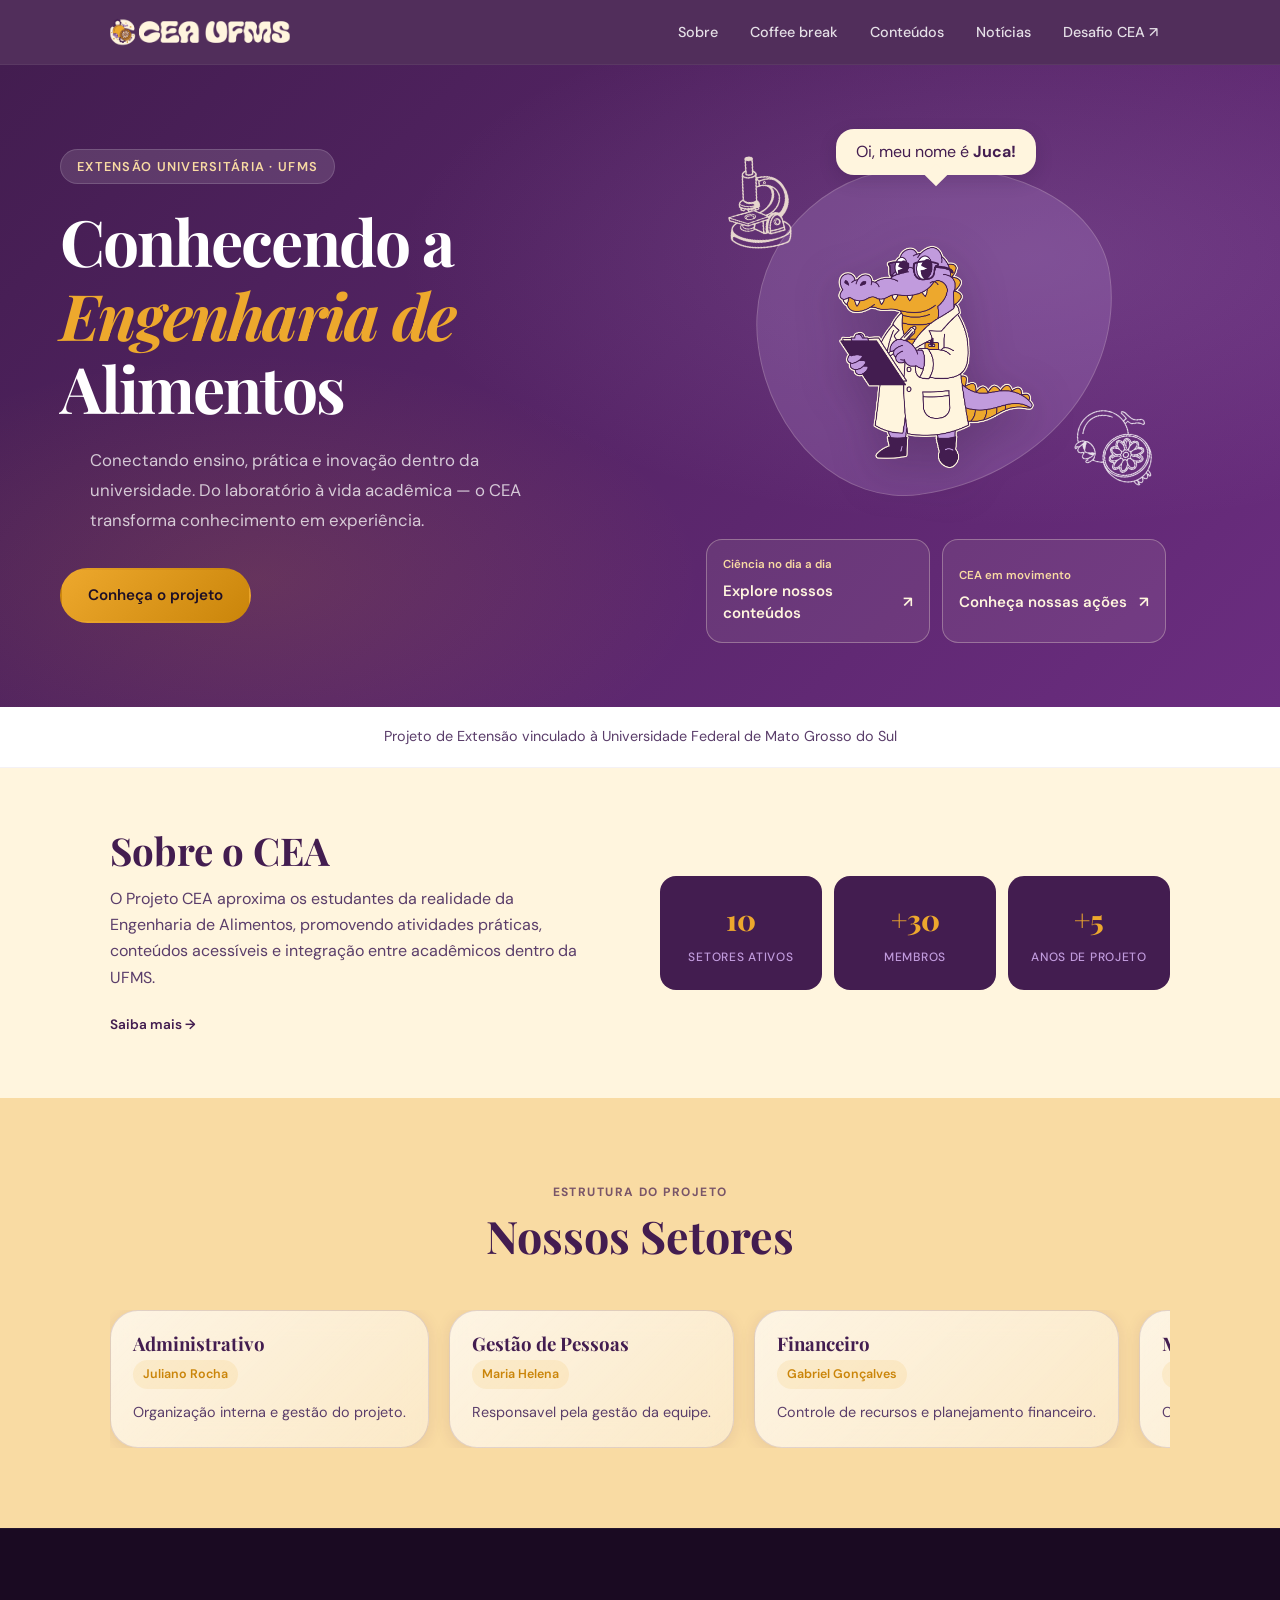
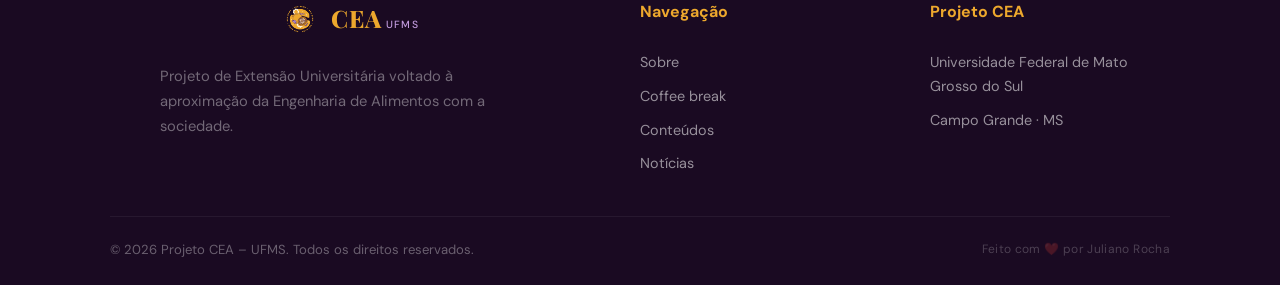
==== commit fff7d02f: "Refactor header navigation structure in index.html" ====
--- a/index.html
+++ b/index.html
@@ -37,24 +37,34 @@
 <header id="header">
     <nav class="nav-container">
         <a href="./" class="logo logo-idv">
-    <img
-        src="assets/idv/logo-cea-horizontal.png"
-        alt="CEA UFMS — Página inicial"
-        class="logo-idv-img"
-    >
-</a>
-
-    <button class="menu-toggle" id="menuToggle">
-        <span></span>
-        <span></span>
-        <span></span>
-    </button>
+            <img
+                src="assets/idv/logo-cea-horizontal.png"
+                alt="CEA UFMS — Página inicial"
+                class="logo-idv-img"
+            >
+        </a>
+
+        <button class="menu-toggle" id="menuToggle">
+            <span></span>
+            <span></span>
+            <span></span>
+        </button>
 
         <ul class="nav-links" id="navLinks">
             <li><a href="pages/sobre.html">Sobre</a></li>
             <li><a href="pages/coffeebreak.html">Coffee break</a></li>
             <li><a href="pages/conteudos.html">Conteúdos</a></li>
             <li><a href="pages/noticias.html">Notícias</a></li>
+            <li>
+                <a
+                    href="https://desafio.projetocea.com.br"
+                    target="_blank"
+                    rel="noopener noreferrer"
+                    aria-label="Desafio CEA (abre em nova aba)"
+                >
+                    Desafio CEA <span aria-hidden="true">↗</span>
+                </a>
+            </li>
         </ul>
     </nav>
 </header>
